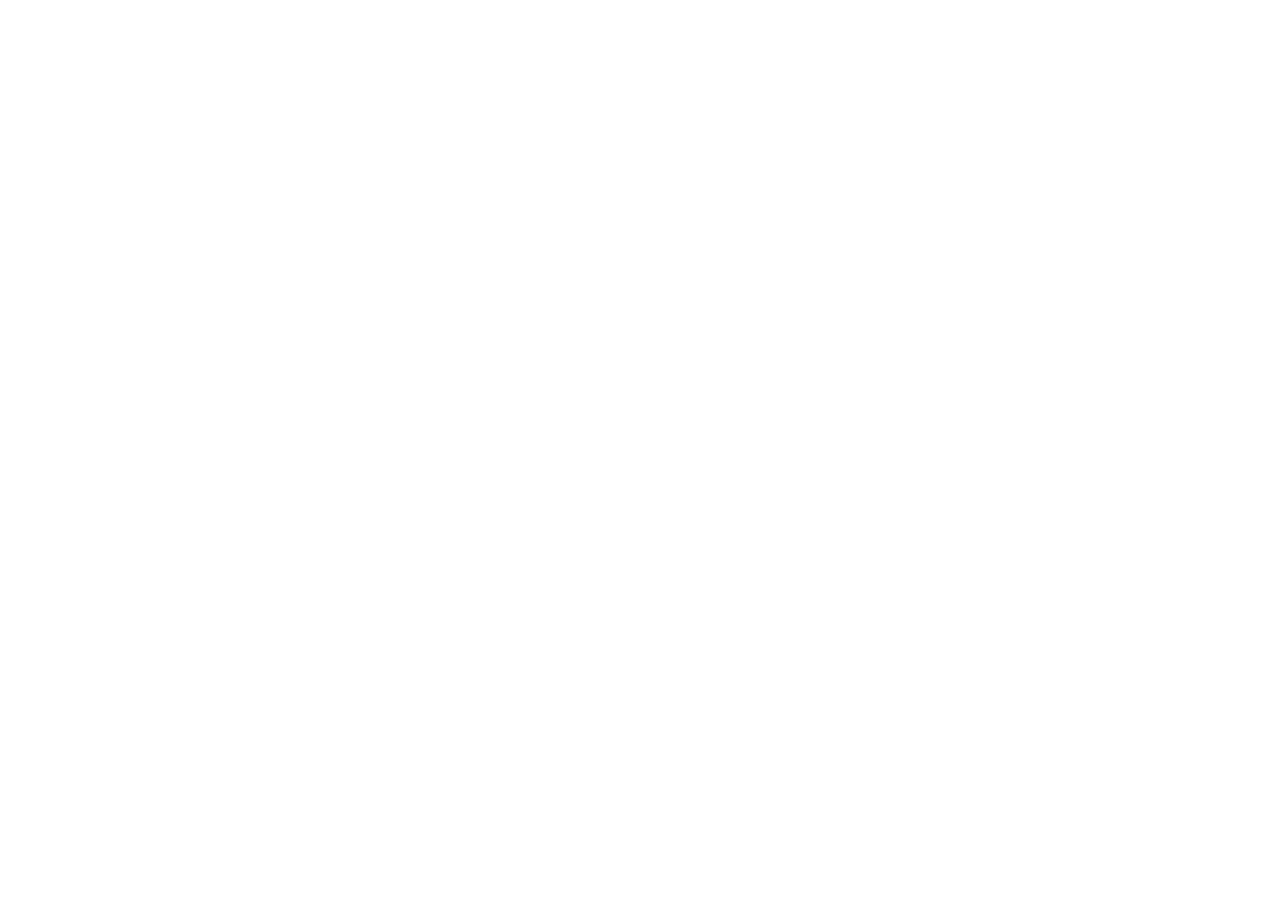
==== index.html @ 6370da9a "Add files via upload" ====
<!doctype html>
<html>
<head>
  <meta charset="utf-8">
  <title>South West England Football Admin</title>
</head>
<body>
  <script src="https://unpkg.com/decap-cms@^3.0.0/dist/decap-cms.js"></script>
</body>
</html>
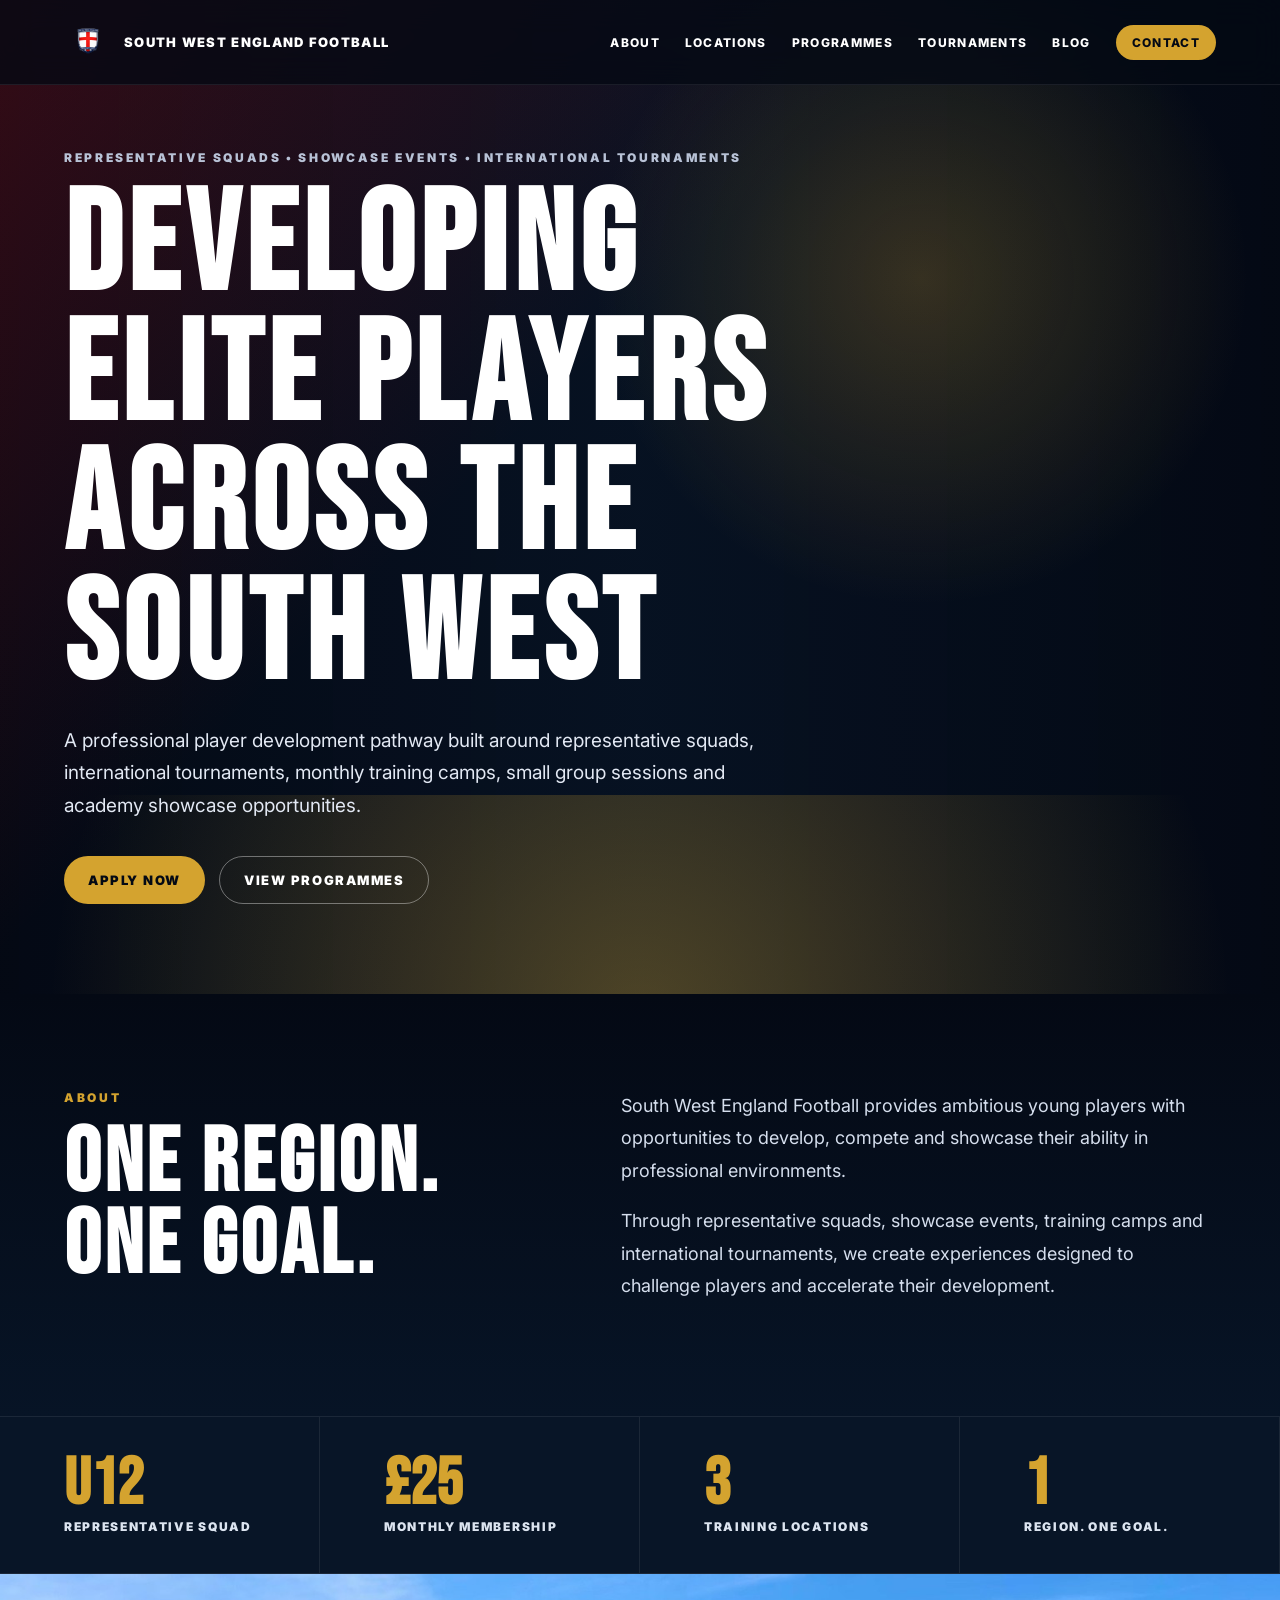
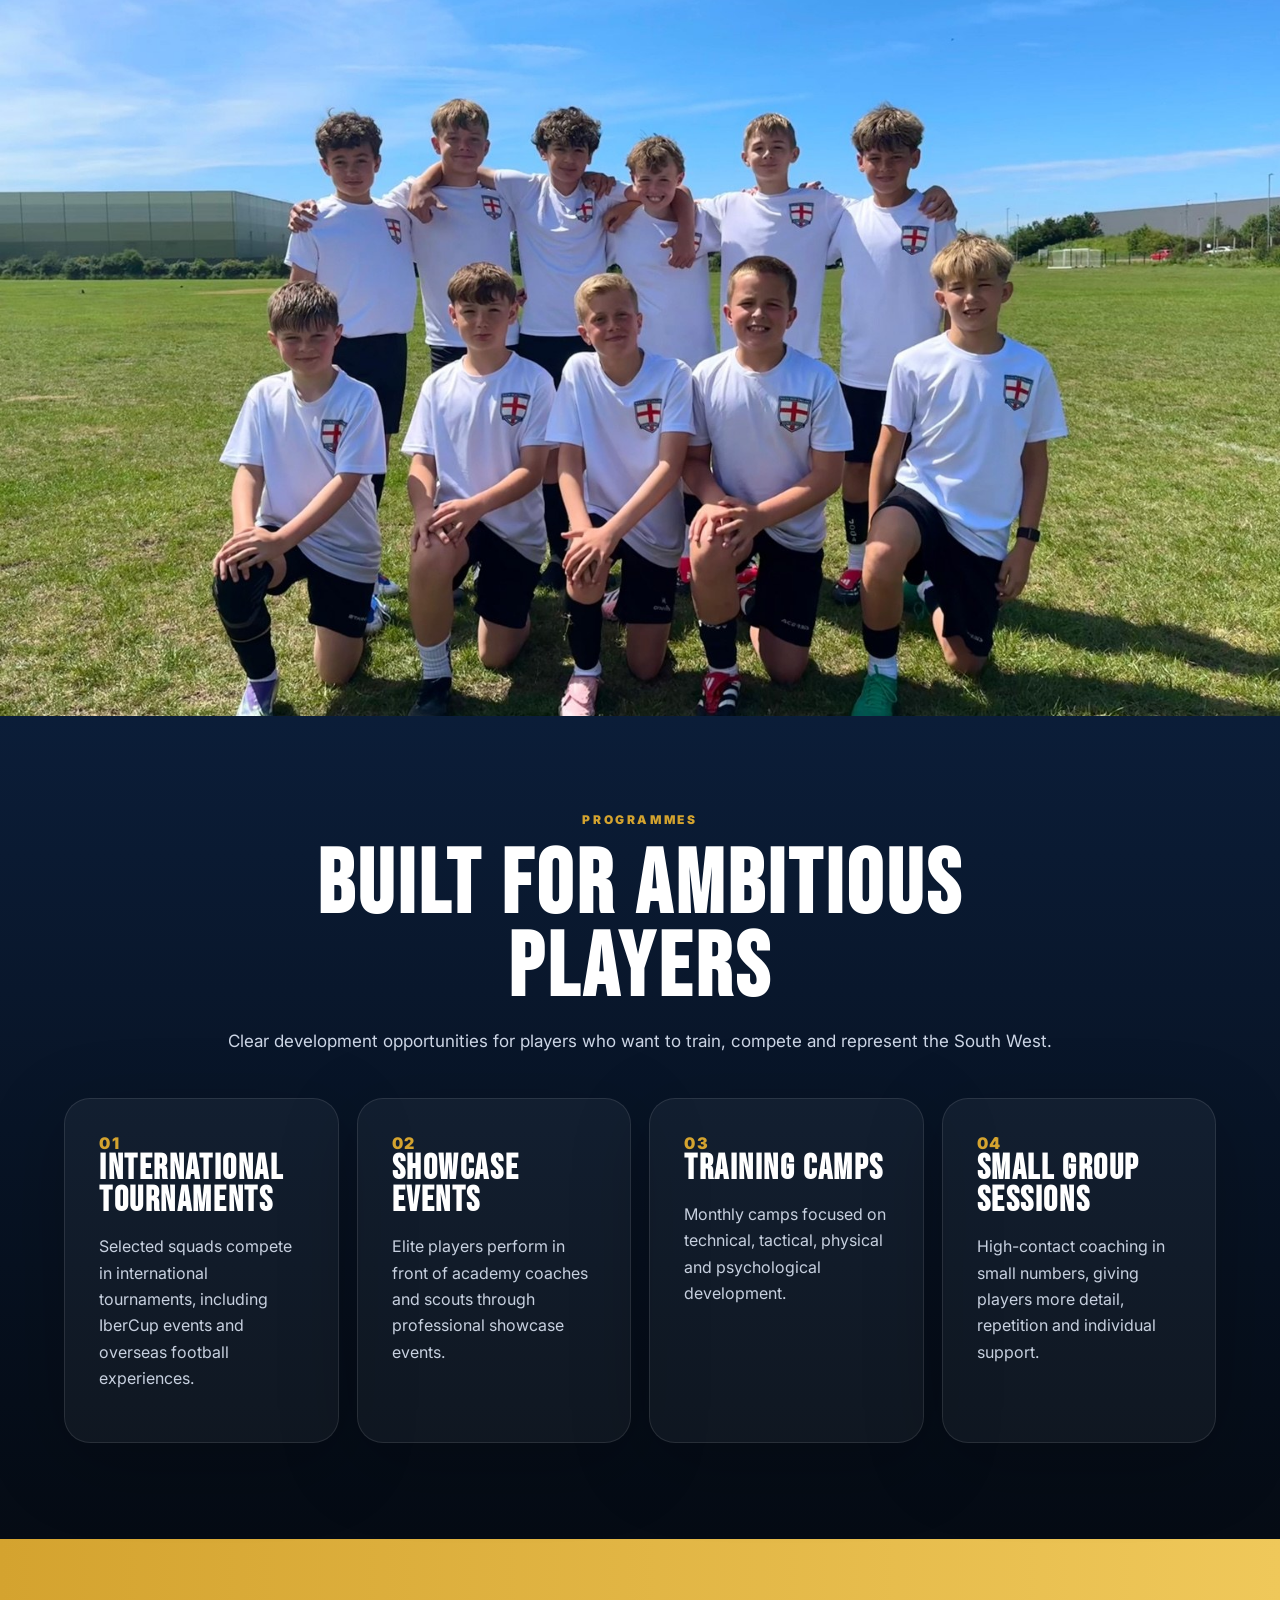
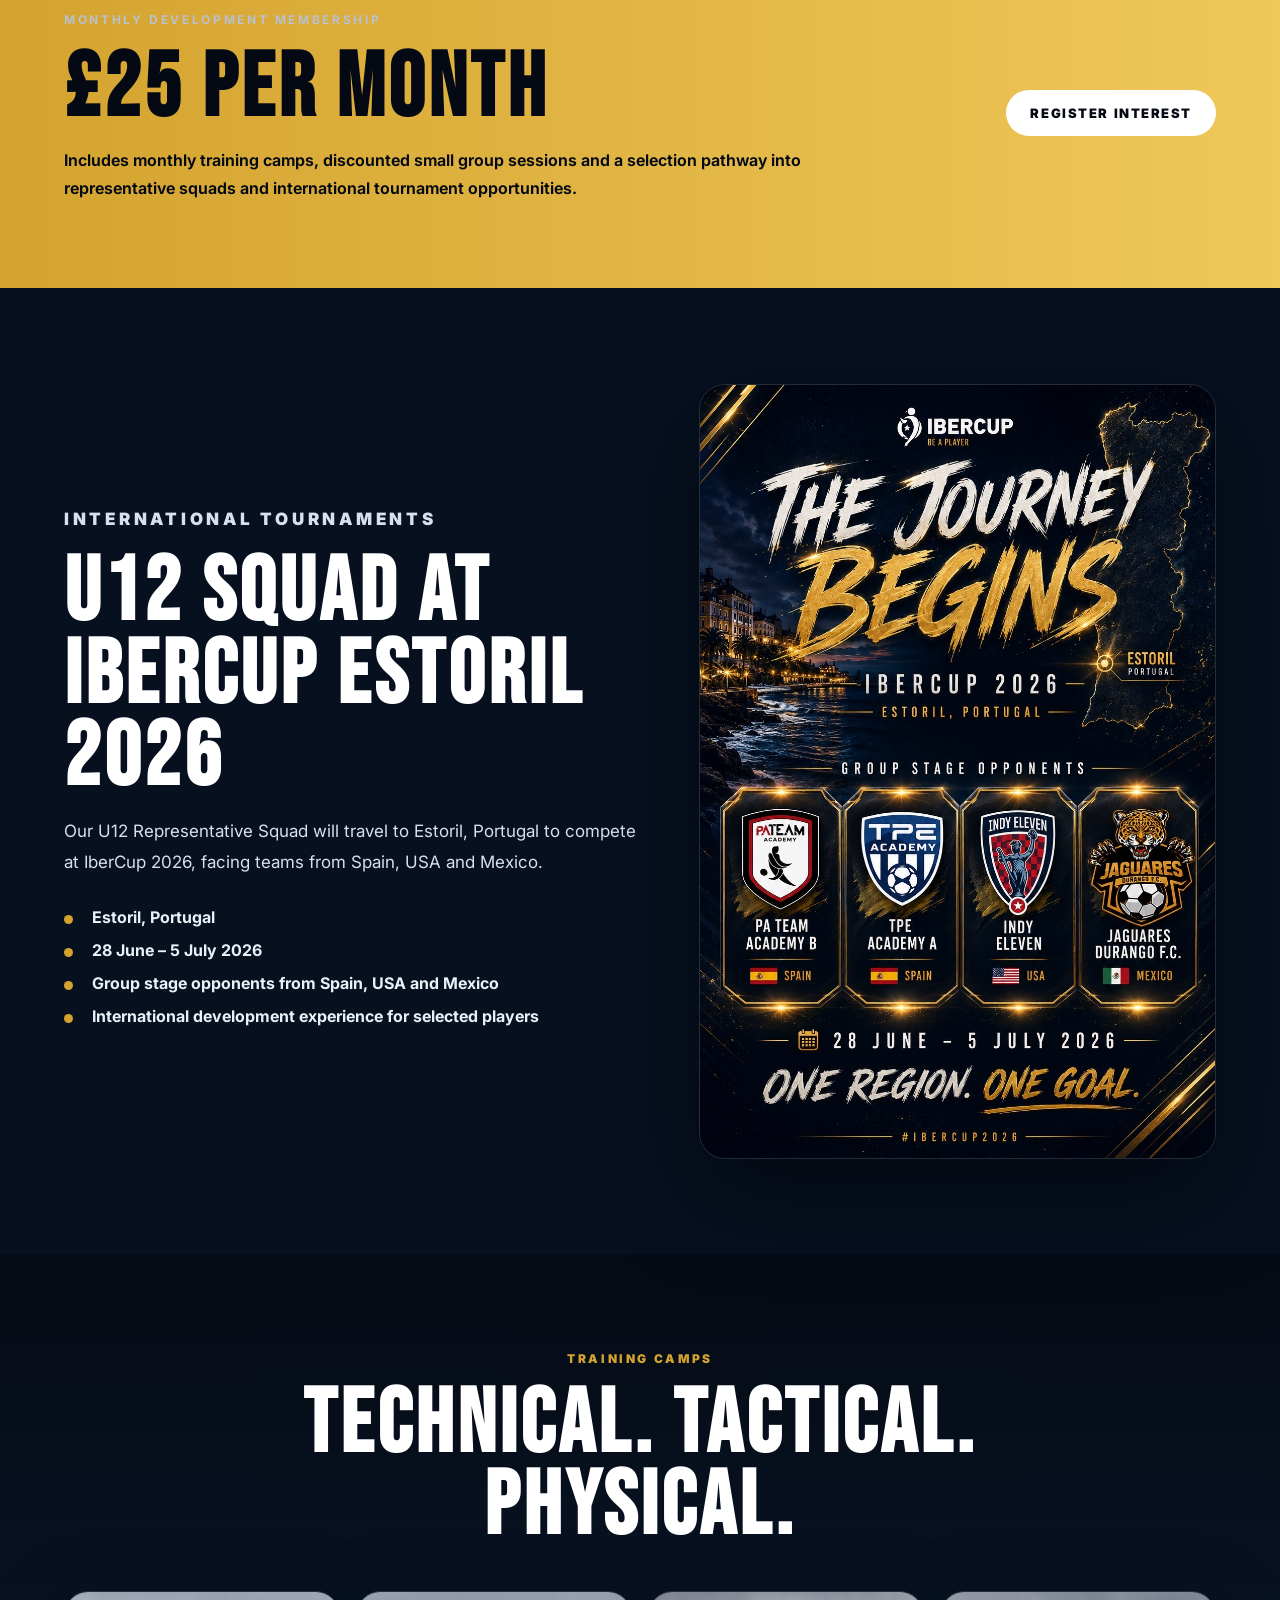
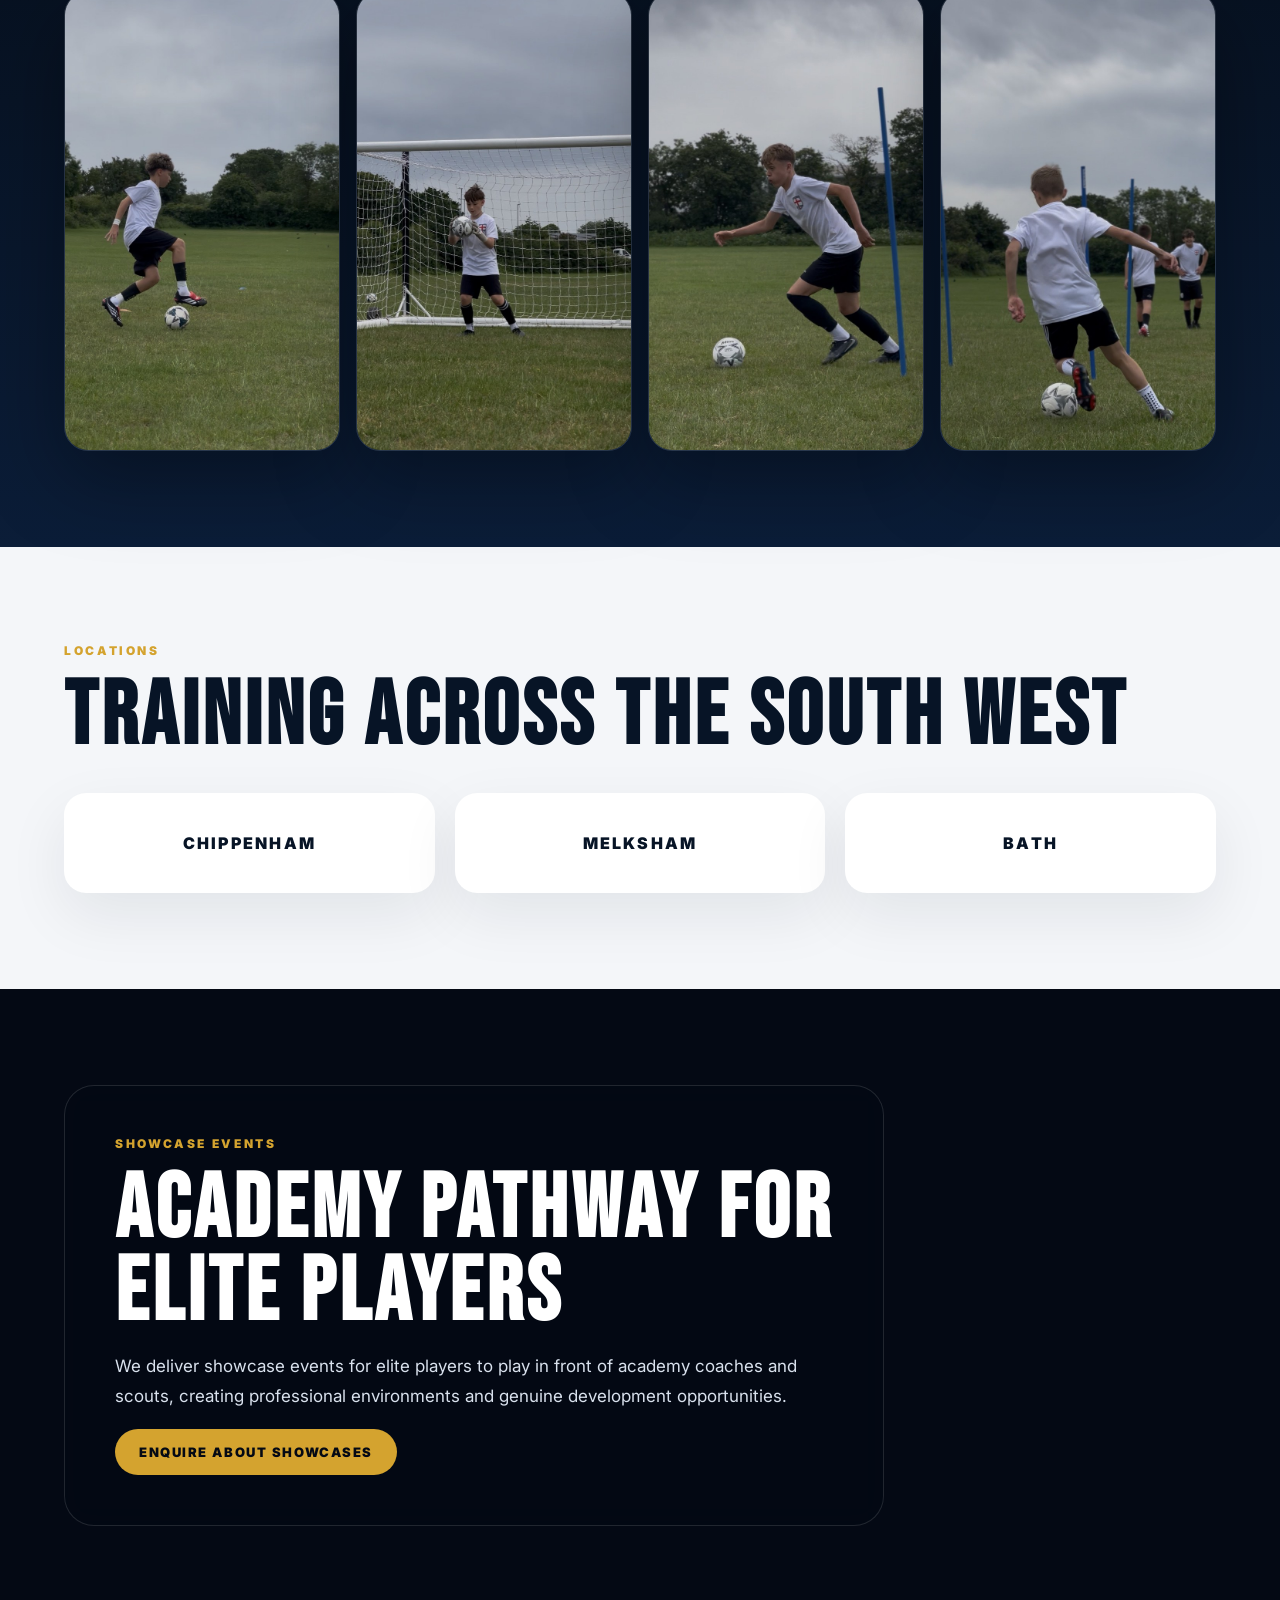
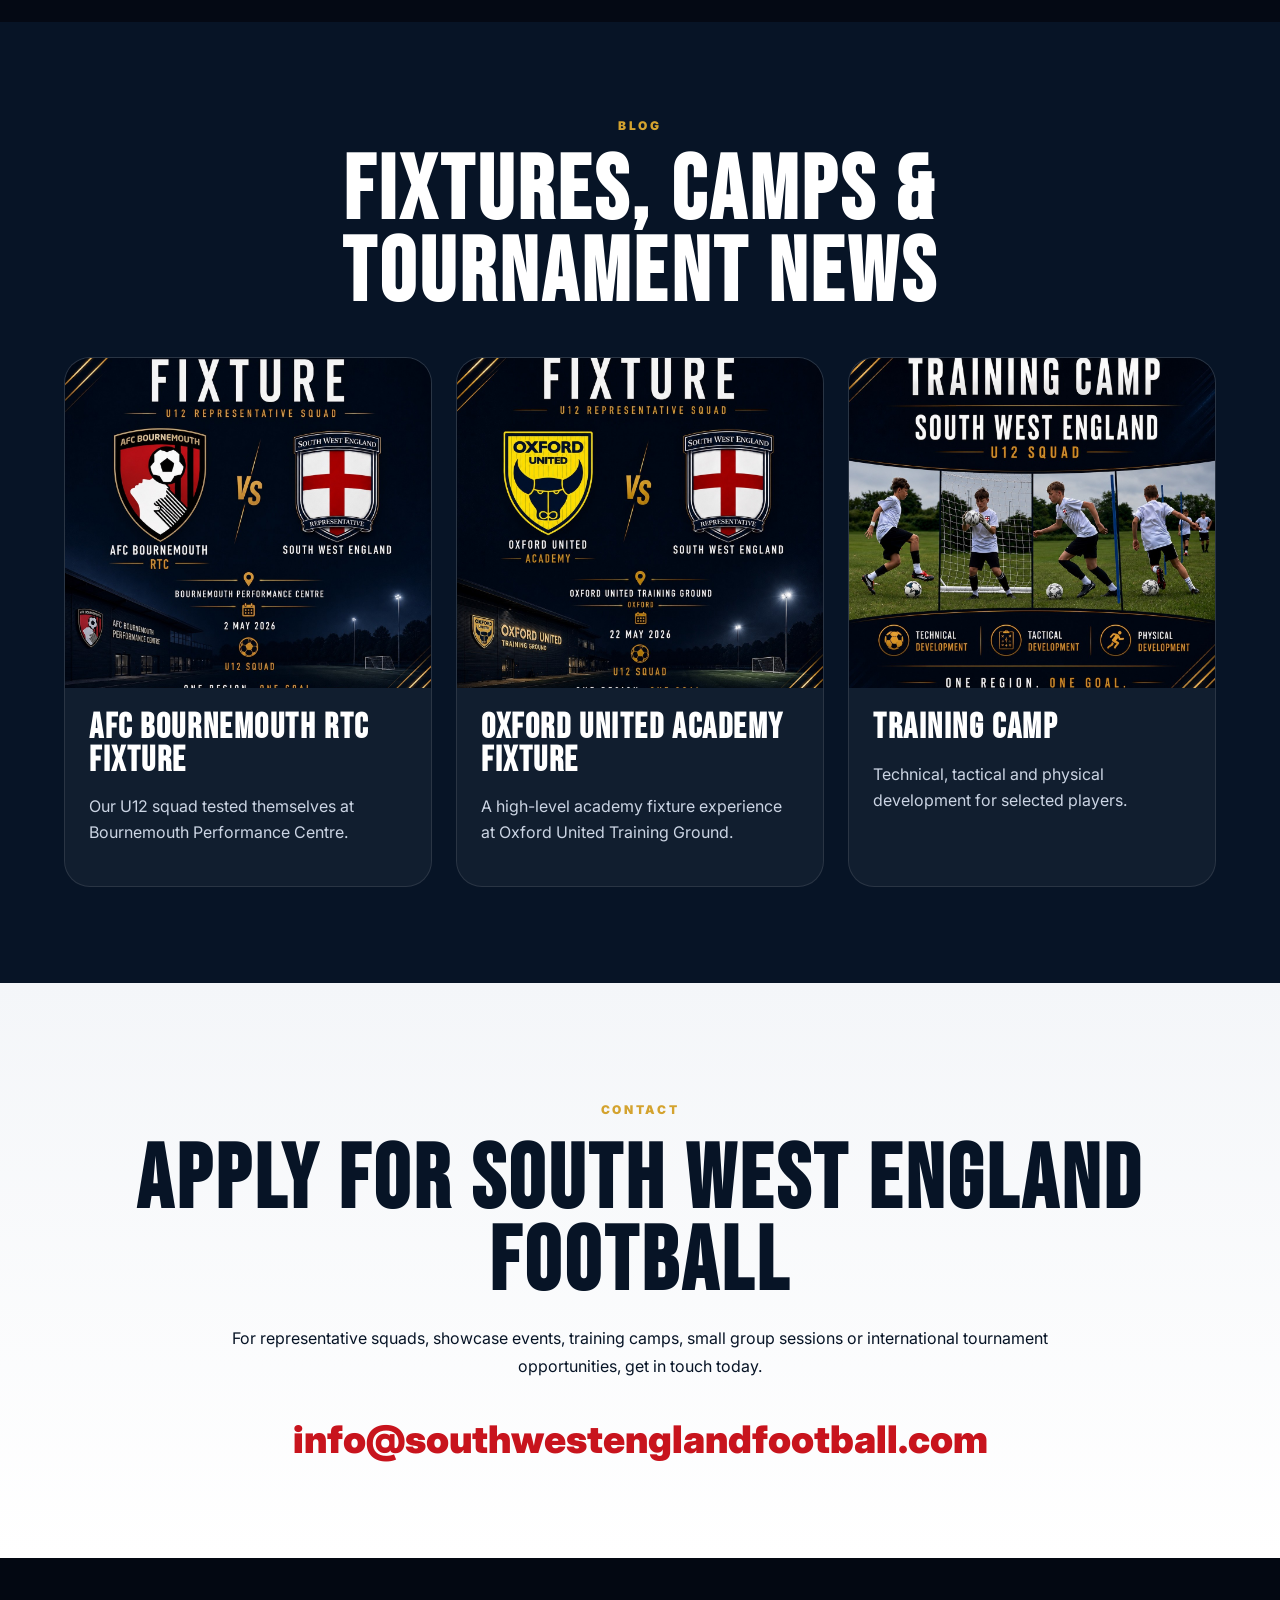
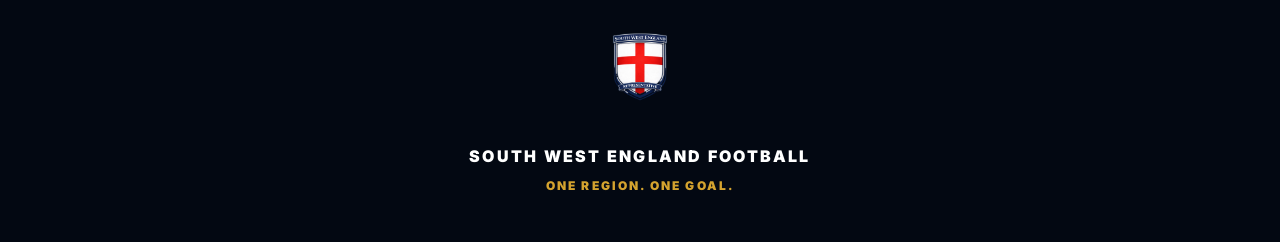
==== commit 4e6b9431: "Add files via upload" ====
--- a/index.html
+++ b/index.html
@@ -1,10 +1,71 @@
 <!doctype html>
-<html>
+<html lang="en">
 <head>
-  <meta charset="utf-8">
-  <title>South West England Football Admin</title>
+  <meta charset="utf-8"><meta name="viewport" content="width=device-width, initial-scale=1">
+  <title>South West England Football</title>
+  <meta name="description" content="Representative squads, showcase events, international tournaments, training camps and small group sessions across the South West.">
+  <link rel="preconnect" href="https://fonts.googleapis.com"><link rel="preconnect" href="https://fonts.gstatic.com" crossorigin>
+  <link href="https://fonts.googleapis.com/css2?family=Bebas+Neue&family=Inter:wght@400;500;600;700;800;900&display=swap" rel="stylesheet">
+  <link rel="stylesheet" href="/styles.css">
 </head>
 <body>
-  <script src="https://unpkg.com/decap-cms@^3.0.0/dist/decap-cms.js"></script>
+<nav class="nav">
+  <a class="brand" href="/"><img src="/assets/logo.png" alt="South West England badge"><span>South West England Football</span></a>
+  <div class="nav-links">
+    <a href="#about">About</a><a href="#locations">Locations</a><a href="#programmes">Programmes</a><a href="#tournaments">Tournaments</a><a href="#blog">Blog</a><a href="#contact" class="nav-button">Contact</a>
+  </div>
+</nav>
+
+<header class="hero">
+  <div class="hero-inner">
+    <p class="kicker">Representative Squads • Showcase Events • International Tournaments</p>
+    <h1>Developing Elite Players Across The South West</h1>
+    <p class="hero-text">A professional player development pathway built around representative squads, international tournaments, monthly training camps, small group sessions and academy showcase opportunities.</p>
+    <div class="hero-actions"><a href="#contact" class="button primary">Apply Now</a><a href="#programmes" class="button ghost">View Programmes</a></div>
+  </div>
+</header>
+
+<main>
+<section id="about" class="section intro-section">
+  <div><p class="kicker gold">About</p><h2>One Region. One Goal.</h2></div>
+  <div class="intro-copy"><p>South West England Football provides ambitious young players with opportunities to develop, compete and showcase their ability in professional environments.</p><p>Through representative squads, showcase events, training camps and international tournaments, we create experiences designed to challenge players and accelerate their development.</p></div>
+</section>
+
+<section class="stats"><div><strong>U12</strong><span>Representative Squad</span></div><div><strong>£25</strong><span>Monthly Membership</span></div><div><strong>3</strong><span>Training Locations</span></div><div><strong>1</strong><span>Region. One Goal.</span></div></section>
+
+<section class="photo-band"><img src="/assets/hero-team.jpg" alt="South West England U12 squad"></section>
+
+<section id="programmes" class="section dark-section">
+  <div class="section-heading centred"><p class="kicker gold">Programmes</p><h2>Built For Ambitious Players</h2><p>Clear development opportunities for players who want to train, compete and represent the South West.</p></div>
+  <div class="programme-grid">
+    <article><span>01</span><h3>International Tournaments</h3><p>Selected squads compete in international tournaments, including IberCup events and overseas football experiences.</p></article>
+    <article><span>02</span><h3>Showcase Events</h3><p>Elite players perform in front of academy coaches and scouts through professional showcase events.</p></article>
+    <article><span>03</span><h3>Training Camps</h3><p>Monthly camps focused on technical, tactical, physical and psychological development.</p></article>
+    <article><span>04</span><h3>Small Group Sessions</h3><p>High-contact coaching in small numbers, giving players more detail, repetition and individual support.</p></article>
+  </div>
+</section>
+
+<section class="membership"><div><p class="kicker">Monthly Development Membership</p><h2>£25 Per Month</h2><p>Includes monthly training camps, discounted small group sessions and a selection pathway into representative squads and international tournament opportunities.</p></div><a href="#contact" class="button light">Register Interest</a></section>
+
+<section id="tournaments" class="section split-section">
+  <div class="split-copy"><p class="kicker gold">International Tournaments</p><h2>U12 Squad At IberCup Estoril 2026</h2><p>Our U12 Representative Squad will travel to Estoril, Portugal to compete at IberCup 2026, facing teams from Spain, USA and Mexico.</p><ul><li>Estoril, Portugal</li><li>28 June – 5 July 2026</li><li>Group stage opponents from Spain, USA and Mexico</li><li>International development experience for selected players</li></ul></div>
+  <div class="poster-pair"><img src="/assets/ibercup-group-stage.jpg" alt="IberCup group stage opponents"></div>
+</section>
+
+<section class="section gallery-section"><div class="section-heading centred"><p class="kicker gold">Training Camps</p><h2>Technical. Tactical. Physical.</h2></div><div class="gallery"><img src="/assets/training-1.jpg" alt=""><img src="/assets/training-2.jpg" alt=""><img src="/assets/training-3.jpg" alt=""><img src="/assets/training-4.jpg" alt=""></div></section>
+
+<section id="locations" class="section locations"><p class="kicker gold">Locations</p><h2>Training Across The South West</h2><div class="location-grid"><div>Chippenham</div><div>Melksham</div><div>Bath</div></div></section>
+
+<section id="showcases" class="section showcase-section"><div class="showcase-card"><p class="kicker gold">Showcase Events</p><h2>Academy Pathway For Elite Players</h2><p>We deliver showcase events for elite players to play in front of academy coaches and scouts, creating professional environments and genuine development opportunities.</p><a href="#contact" class="button primary">Enquire About Showcases</a></div></section>
+
+<section id="blog" class="section blog-section"><div class="section-heading centred"><p class="kicker gold">Blog</p><h2>Fixtures, Camps & Tournament News</h2></div><div class="blog-grid">
+  <article><img src="/assets/bournemouth-fixture.jpg" alt=""><div><h3>AFC Bournemouth RTC Fixture</h3><p>Our U12 squad tested themselves at Bournemouth Performance Centre.</p></div></article>
+  <article><img src="/assets/oxford-fixture.jpg" alt=""><div><h3>Oxford United Academy Fixture</h3><p>A high-level academy fixture experience at Oxford United Training Ground.</p></div></article>
+  <article><img src="/assets/training-camp-graphic.jpg" alt=""><div><h3>Training Camp</h3><p>Technical, tactical and physical development for selected players.</p></div></article>
+</div></section>
+
+<section id="contact" class="section contact"><p class="kicker gold">Contact</p><h2>Apply For South West England Football</h2><p>For representative squads, showcase events, training camps, small group sessions or international tournament opportunities, get in touch today.</p><a class="email" href="mailto:info@southwestenglandfootball.com">info@southwestenglandfootball.com</a></section>
+</main>
+<footer class="footer"><img src="/assets/logo.png" alt=""><p>South West England Football</p><span>One Region. One Goal.</span></footer>
 </body>
 </html>
--- a/styles.css
+++ b/styles.css
@@ -0,0 +1,112 @@
+:root{
+  --navy:#071426;
+  --navy2:#0b1d38;
+  --deep:#040914;
+  --gold:#d4a32f;
+  --red:#c8141d;
+  --white:#ffffff;
+  --muted:#b8c2d6;
+  --paper:#f4f6f9;
+}
+*{box-sizing:border-box}
+html{scroll-behavior:smooth}
+body{margin:0;background:var(--deep);color:var(--white);font-family:Inter,Arial,sans-serif}
+img{display:block;max-width:100%}
+a{text-decoration:none;color:inherit}
+.nav{
+  position:fixed;z-index:20;top:0;left:0;right:0;
+  padding:18px 5vw;display:flex;align-items:center;justify-content:space-between;
+  background:rgba(4,9,20,.78);backdrop-filter:blur(16px);
+  border-bottom:1px solid rgba(255,255,255,.08)
+}
+.brand{display:flex;align-items:center;gap:12px;font-size:13px;text-transform:uppercase;letter-spacing:.1em;font-weight:900}
+.brand img{width:48px;height:48px;object-fit:contain}
+.nav-links{display:flex;gap:25px;align-items:center;font-size:12px;text-transform:uppercase;letter-spacing:.11em;font-weight:800}
+.nav-button{background:var(--gold);color:var(--deep);padding:10px 16px;border-radius:99px}
+.hero{
+  min-height:100vh;position:relative;display:flex;align-items:center;overflow:hidden;
+  background:linear-gradient(90deg,rgba(4,9,20,.98) 0%,rgba(7,20,38,.78) 50%,rgba(4,9,20,.98) 100%),url('assets/team_photo.jpg') center/cover
+}
+.hero:before{
+  content:"";position:absolute;inset:0;background:
+  radial-gradient(circle at 72% 28%,rgba(212,163,47,.23),transparent 28%),
+  linear-gradient(135deg,rgba(200,20,29,.25),transparent 42%);
+}
+.hero:after{
+  content:"";position:absolute;left:-20%;right:-20%;bottom:-25%;height:45%;
+  background:radial-gradient(circle,rgba(212,163,47,.35),transparent 64%)
+}
+.hero-inner{position:relative;z-index:2;width:min(980px,90vw);padding:150px 5vw 90px}
+.kicker{margin:0 0 18px;text-transform:uppercase;letter-spacing:.22em;font-size:12px;font-weight:900;color:var(--muted)}
+.gold{color:var(--gold)}
+h1,h2,h3{font-family:'Bebas Neue',Impact,sans-serif;letter-spacing:.045em;line-height:.92;margin:0}
+h1{font-size:clamp(64px,11vw,150px);max-width:1000px}
+h2{font-size:clamp(46px,7vw,94px)}
+h3{font-size:35px}
+.hero-text{max-width:740px;font-size:19px;line-height:1.7;color:#e2e8f3;margin:24px 0 0}
+.hero-actions{display:flex;gap:14px;flex-wrap:wrap;margin-top:34px}
+.button{display:inline-flex;align-items:center;justify-content:center;padding:15px 24px;border-radius:999px;text-transform:uppercase;letter-spacing:.12em;font-size:13px;font-weight:900}
+.primary{background:var(--gold);color:var(--deep)}
+.ghost{border:1px solid rgba(255,255,255,.38)}
+.light{background:white;color:var(--deep)}
+.section{padding:96px 5vw}
+.intro-section{display:grid;grid-template-columns:.9fr 1.1fr;gap:70px;background:linear-gradient(180deg,var(--deep),var(--navy))}
+.intro-copy p{font-size:18px;line-height:1.8;color:#d5deed;margin-top:0}
+.stats{display:grid;grid-template-columns:repeat(4,1fr);border-top:1px solid rgba(255,255,255,.08);border-bottom:1px solid rgba(255,255,255,.08);background:#081527}
+.stats div{padding:38px 5vw;border-right:1px solid rgba(255,255,255,.08)}
+.stats strong{font-family:'Bebas Neue';font-size:66px;color:var(--gold);display:block;line-height:.9}
+.stats span{text-transform:uppercase;letter-spacing:.14em;font-size:12px;font-weight:900;color:#dce4f0}
+.photo-band{padding:0;background:#050b14}
+.photo-band img{width:100%;height:58vw;max-height:760px;object-fit:cover;object-position:center}
+.dark-section{background:linear-gradient(180deg,#0b1d38,#050b14)}
+.centred{text-align:center;max-width:920px;margin:0 auto 42px}
+.centred p:not(.kicker){color:#cdd6e6;line-height:1.7;font-size:17px}
+.programme-grid{display:grid;grid-template-columns:repeat(4,1fr);gap:18px;margin-top:40px}
+.programme-grid article{padding:34px;border:1px solid rgba(255,255,255,.1);border-radius:26px;background:rgba(255,255,255,.045);box-shadow:0 20px 80px rgba(0,0,0,.22)}
+.programme-grid span{color:var(--gold);font-weight:900;letter-spacing:.12em}
+.programme-grid p{color:#c7d0df;line-height:1.65}
+.membership{display:flex;align-items:center;justify-content:space-between;gap:30px;background:linear-gradient(90deg,var(--gold),#efc85a);color:var(--deep);padding:70px 5vw}
+.membership p{max-width:760px;line-height:1.75;font-weight:650}
+.split-section{display:grid;grid-template-columns:1fr .9fr;gap:60px;align-items:center;background:#06101f}
+.split-copy p{font-size:17px;line-height:1.78;color:#d8e0ed}
+.split-copy ul{list-style:none;margin:30px 0 0;padding:0}
+.split-copy li{position:relative;padding-left:28px;margin:13px 0;color:#eaf0f8;font-weight:700}
+.split-copy li:before{content:"";position:absolute;left:0;top:8px;width:9px;height:9px;border-radius:50%;background:var(--gold)}
+.poster-pair img{border-radius:26px;box-shadow:0 35px 100px rgba(0,0,0,.45);border:1px solid rgba(255,255,255,.12)}
+.gallery-section{background:linear-gradient(180deg,#050b14,#0b1d38)}
+.gallery{display:grid;grid-template-columns:repeat(4,1fr);gap:16px}
+.gallery img{height:460px;width:100%;object-fit:cover;border-radius:24px;border:1px solid rgba(255,255,255,.12);box-shadow:0 25px 80px rgba(0,0,0,.35)}
+.locations{background:var(--paper);color:var(--navy)}
+.location-grid{display:grid;grid-template-columns:repeat(3,1fr);gap:20px;margin-top:35px}
+.location-grid div{background:white;padding:40px 20px;border-radius:22px;text-align:center;text-transform:uppercase;letter-spacing:.14em;font-weight:950;box-shadow:0 22px 60px rgba(7,20,38,.08)}
+.showcase-section{background:linear-gradient(135deg,rgba(7,20,38,.95),rgba(7,20,38,.72)),url('assets/ibercup_group_stage.jpg') center/cover;background-attachment:fixed}
+.showcase-card{max-width:820px;background:rgba(4,9,20,.72);border:1px solid rgba(255,255,255,.12);border-radius:30px;padding:50px;backdrop-filter:blur(14px)}
+.showcase-card p:not(.kicker){color:#d9e1ed;line-height:1.78;font-size:17px}
+.blog-section{background:#071426}
+.blog-grid{display:grid;grid-template-columns:repeat(3,1fr);gap:24px}
+.blog-grid article{background:rgba(255,255,255,.045);border:1px solid rgba(255,255,255,.1);border-radius:26px;overflow:hidden}
+.blog-grid img{height:330px;width:100%;object-fit:cover}
+.blog-grid div{padding:24px}
+.blog-grid p{color:#cbd4e3;line-height:1.65}
+.contact{text-align:center;background:linear-gradient(180deg,var(--paper),white);color:var(--navy)}
+.contact p{max-width:820px;margin:20px auto;line-height:1.75}
+.email{display:inline-block;margin-top:16px;font-size:clamp(20px,3vw,38px);font-weight:950;color:var(--red)}
+.footer{text-align:center;padding:48px 5vw;background:#030812}
+.footer img{width:84px;margin:0 auto 14px}
+.footer p{text-transform:uppercase;letter-spacing:.14em;font-weight:950;margin:0 0 8px}
+.footer span{color:var(--gold);text-transform:uppercase;letter-spacing:.18em;font-size:12px;font-weight:900}
+@media(max-width:1000px){
+  .nav-links{display:none}
+  .intro-section,.split-section,.programme-grid,.blog-grid,.gallery,.stats,.location-grid{grid-template-columns:1fr}
+  .stats div{border-right:0;border-bottom:1px solid rgba(255,255,255,.08)}
+  .photo-band img{height:70vh}
+  .gallery img{height:360px}
+  .membership{flex-direction:column;align-items:flex-start}
+  .showcase-section{background-attachment:scroll}
+}
+@media(max-width:600px){
+  .brand span{font-size:11px}
+  .hero-inner{padding-top:125px}
+  .section{padding:72px 6vw}
+  .showcase-card{padding:32px}
+}
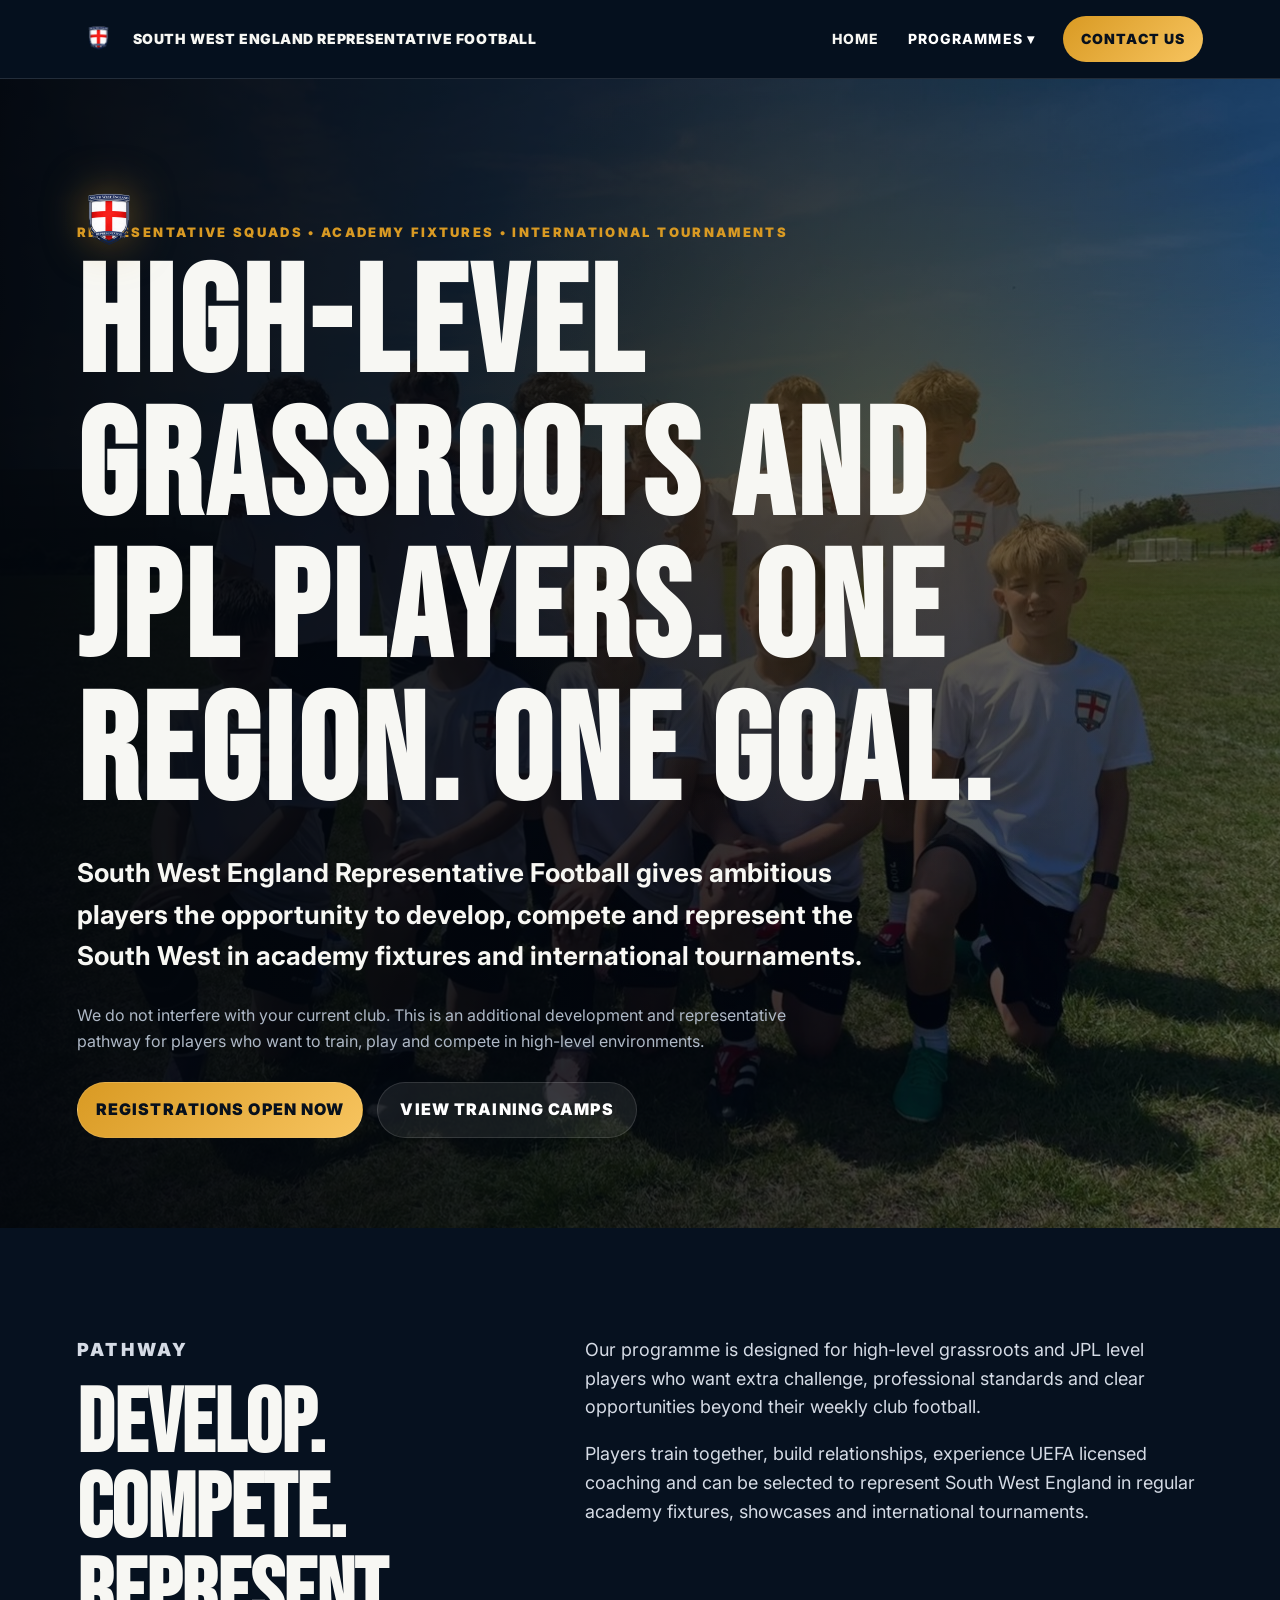
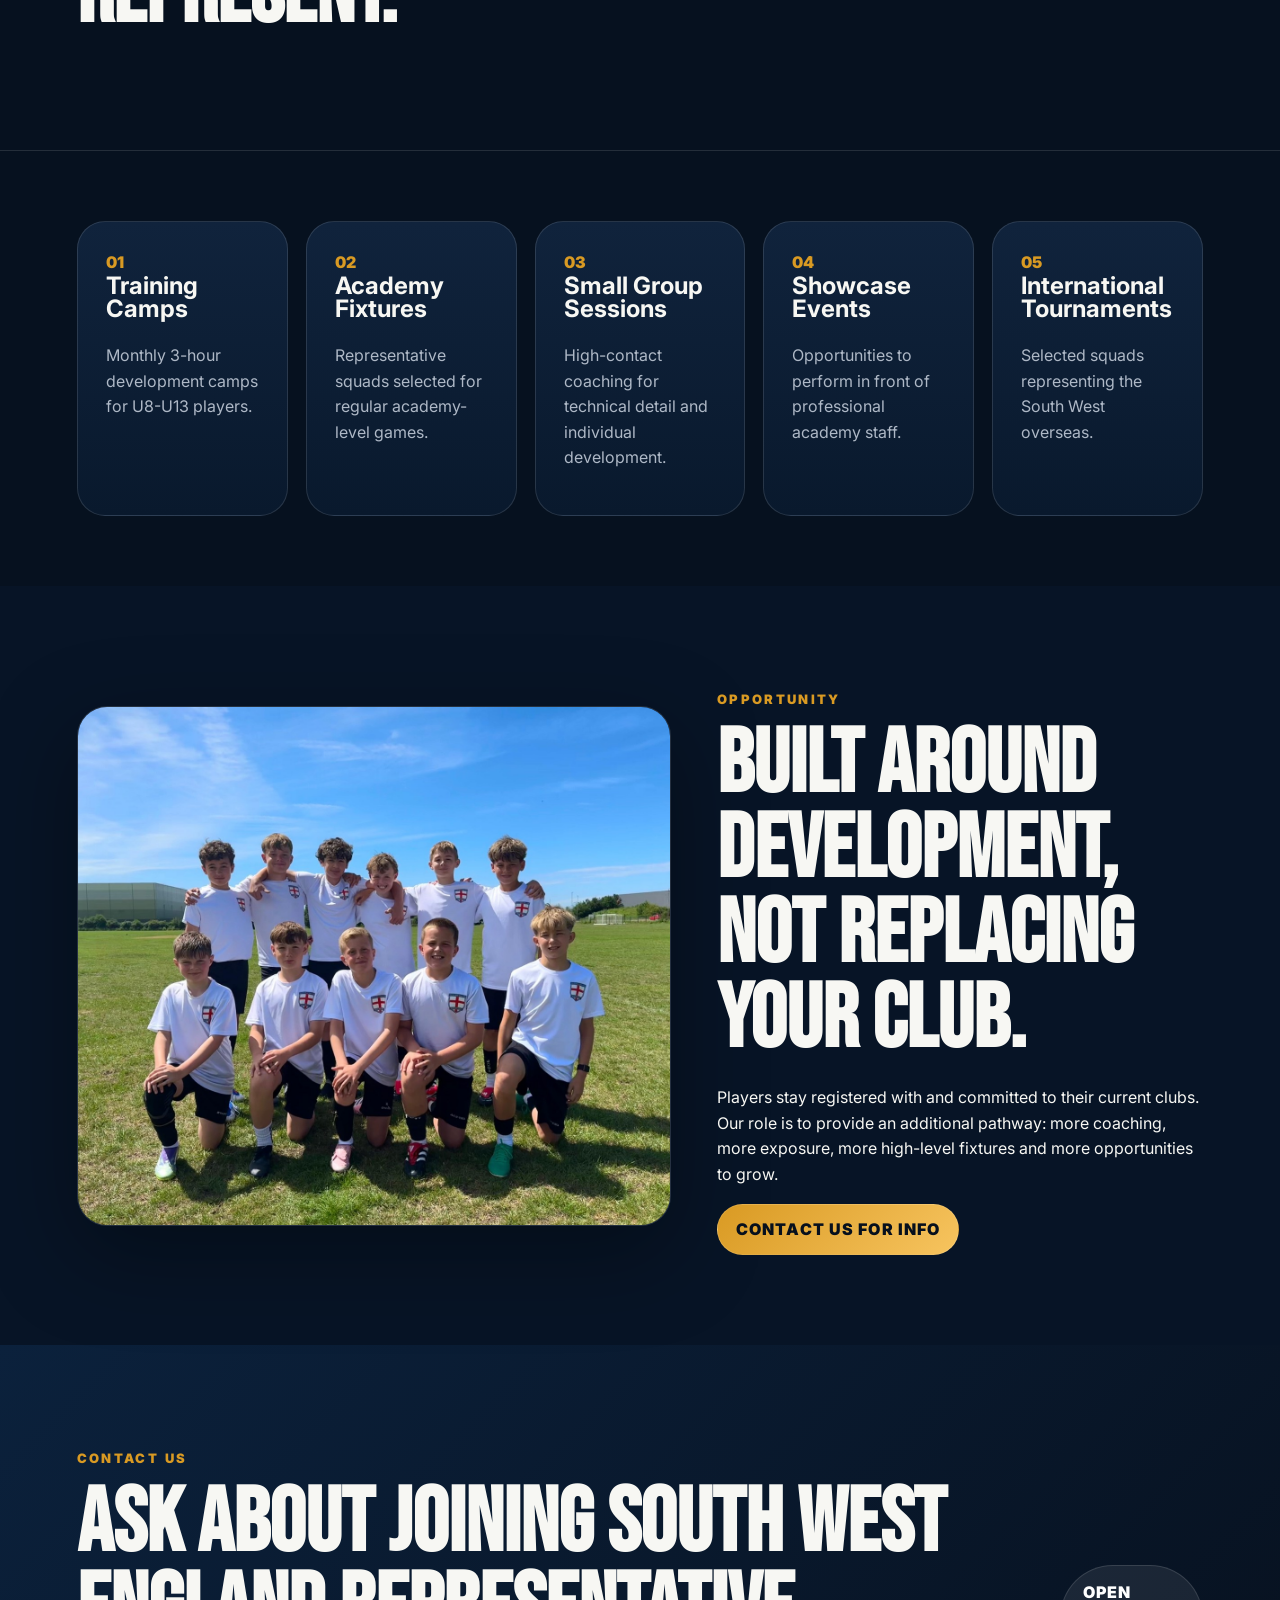
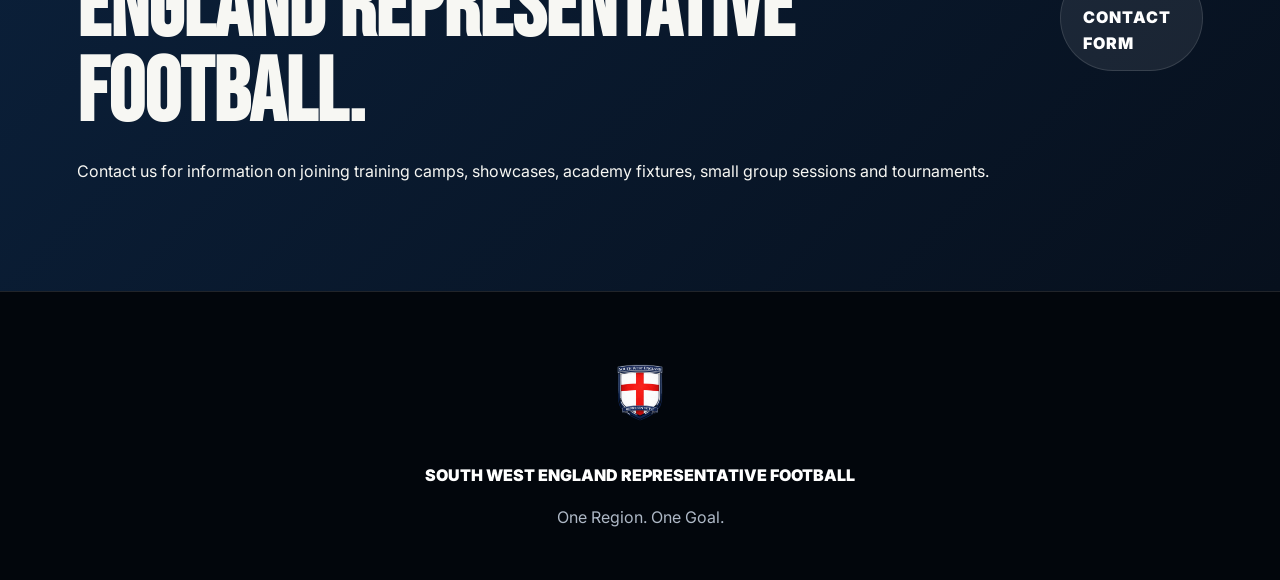
==== commit 93b4548c: "Add files via upload" ====
--- a/index.html
+++ b/index.html
@@ -1,71 +1 @@
-<!doctype html>
-<html lang="en">
-<head>
-  <meta charset="utf-8"><meta name="viewport" content="width=device-width, initial-scale=1">
-  <title>South West England Football</title>
-  <meta name="description" content="Representative squads, showcase events, international tournaments, training camps and small group sessions across the South West.">
-  <link rel="preconnect" href="https://fonts.googleapis.com"><link rel="preconnect" href="https://fonts.gstatic.com" crossorigin>
-  <link href="https://fonts.googleapis.com/css2?family=Bebas+Neue&family=Inter:wght@400;500;600;700;800;900&display=swap" rel="stylesheet">
-  <link rel="stylesheet" href="/styles.css">
-</head>
-<body>
-<nav class="nav">
-  <a class="brand" href="/"><img src="/assets/logo.png" alt="South West England badge"><span>South West England Football</span></a>
-  <div class="nav-links">
-    <a href="#about">About</a><a href="#locations">Locations</a><a href="#programmes">Programmes</a><a href="#tournaments">Tournaments</a><a href="#blog">Blog</a><a href="#contact" class="nav-button">Contact</a>
-  </div>
-</nav>
-
-<header class="hero">
-  <div class="hero-inner">
-    <p class="kicker">Representative Squads • Showcase Events • International Tournaments</p>
-    <h1>Developing Elite Players Across The South West</h1>
-    <p class="hero-text">A professional player development pathway built around representative squads, international tournaments, monthly training camps, small group sessions and academy showcase opportunities.</p>
-    <div class="hero-actions"><a href="#contact" class="button primary">Apply Now</a><a href="#programmes" class="button ghost">View Programmes</a></div>
-  </div>
-</header>
-
-<main>
-<section id="about" class="section intro-section">
-  <div><p class="kicker gold">About</p><h2>One Region. One Goal.</h2></div>
-  <div class="intro-copy"><p>South West England Football provides ambitious young players with opportunities to develop, compete and showcase their ability in professional environments.</p><p>Through representative squads, showcase events, training camps and international tournaments, we create experiences designed to challenge players and accelerate their development.</p></div>
-</section>
-
-<section class="stats"><div><strong>U12</strong><span>Representative Squad</span></div><div><strong>£25</strong><span>Monthly Membership</span></div><div><strong>3</strong><span>Training Locations</span></div><div><strong>1</strong><span>Region. One Goal.</span></div></section>
-
-<section class="photo-band"><img src="/assets/hero-team.jpg" alt="South West England U12 squad"></section>
-
-<section id="programmes" class="section dark-section">
-  <div class="section-heading centred"><p class="kicker gold">Programmes</p><h2>Built For Ambitious Players</h2><p>Clear development opportunities for players who want to train, compete and represent the South West.</p></div>
-  <div class="programme-grid">
-    <article><span>01</span><h3>International Tournaments</h3><p>Selected squads compete in international tournaments, including IberCup events and overseas football experiences.</p></article>
-    <article><span>02</span><h3>Showcase Events</h3><p>Elite players perform in front of academy coaches and scouts through professional showcase events.</p></article>
-    <article><span>03</span><h3>Training Camps</h3><p>Monthly camps focused on technical, tactical, physical and psychological development.</p></article>
-    <article><span>04</span><h3>Small Group Sessions</h3><p>High-contact coaching in small numbers, giving players more detail, repetition and individual support.</p></article>
-  </div>
-</section>
-
-<section class="membership"><div><p class="kicker">Monthly Development Membership</p><h2>£25 Per Month</h2><p>Includes monthly training camps, discounted small group sessions and a selection pathway into representative squads and international tournament opportunities.</p></div><a href="#contact" class="button light">Register Interest</a></section>
-
-<section id="tournaments" class="section split-section">
-  <div class="split-copy"><p class="kicker gold">International Tournaments</p><h2>U12 Squad At IberCup Estoril 2026</h2><p>Our U12 Representative Squad will travel to Estoril, Portugal to compete at IberCup 2026, facing teams from Spain, USA and Mexico.</p><ul><li>Estoril, Portugal</li><li>28 June – 5 July 2026</li><li>Group stage opponents from Spain, USA and Mexico</li><li>International development experience for selected players</li></ul></div>
-  <div class="poster-pair"><img src="/assets/ibercup-group-stage.jpg" alt="IberCup group stage opponents"></div>
-</section>
-
-<section class="section gallery-section"><div class="section-heading centred"><p class="kicker gold">Training Camps</p><h2>Technical. Tactical. Physical.</h2></div><div class="gallery"><img src="/assets/training-1.jpg" alt=""><img src="/assets/training-2.jpg" alt=""><img src="/assets/training-3.jpg" alt=""><img src="/assets/training-4.jpg" alt=""></div></section>
-
-<section id="locations" class="section locations"><p class="kicker gold">Locations</p><h2>Training Across The South West</h2><div class="location-grid"><div>Chippenham</div><div>Melksham</div><div>Bath</div></div></section>
-
-<section id="showcases" class="section showcase-section"><div class="showcase-card"><p class="kicker gold">Showcase Events</p><h2>Academy Pathway For Elite Players</h2><p>We deliver showcase events for elite players to play in front of academy coaches and scouts, creating professional environments and genuine development opportunities.</p><a href="#contact" class="button primary">Enquire About Showcases</a></div></section>
-
-<section id="blog" class="section blog-section"><div class="section-heading centred"><p class="kicker gold">Blog</p><h2>Fixtures, Camps & Tournament News</h2></div><div class="blog-grid">
-  <article><img src="/assets/bournemouth-fixture.jpg" alt=""><div><h3>AFC Bournemouth RTC Fixture</h3><p>Our U12 squad tested themselves at Bournemouth Performance Centre.</p></div></article>
-  <article><img src="/assets/oxford-fixture.jpg" alt=""><div><h3>Oxford United Academy Fixture</h3><p>A high-level academy fixture experience at Oxford United Training Ground.</p></div></article>
-  <article><img src="/assets/training-camp-graphic.jpg" alt=""><div><h3>Training Camp</h3><p>Technical, tactical and physical development for selected players.</p></div></article>
-</div></section>
-
-<section id="contact" class="section contact"><p class="kicker gold">Contact</p><h2>Apply For South West England Football</h2><p>For representative squads, showcase events, training camps, small group sessions or international tournament opportunities, get in touch today.</p><a class="email" href="mailto:info@southwestenglandfootball.com">info@southwestenglandfootball.com</a></section>
-</main>
-<footer class="footer"><img src="/assets/logo.png" alt=""><p>South West England Football</p><span>One Region. One Goal.</span></footer>
-</body>
-</html>
+<!doctype html><html lang="en"><head><meta charset="utf-8"><meta name="viewport" content="width=device-width, initial-scale=1"><title>South West England Representative Football</title><meta name="description" content="South West England Representative Football"><link rel="preconnect" href="https://fonts.googleapis.com"><link rel="preconnect" href="https://fonts.gstatic.com" crossorigin><link href="https://fonts.googleapis.com/css2?family=Bebas+Neue&family=Inter:wght@400;500;600;700;800;900&display=swap" rel="stylesheet"><link rel="stylesheet" href="styles.css"></head><body><nav class="site-nav"><a class="brand" href="index.html"><img src="assets/logo.png" alt="South West England Representative Football badge"><span>South West England Representative Football</span></a><button class="menu-toggle" aria-label="Toggle menu" onclick="document.body.classList.toggle('menu-open')">☰</button><div class="nav-links"><a href="index.html">Home</a><div class="dropdown"><button>Programmes ▾</button><div class="dropdown-menu"><a href="training-camps.html">Training Camps</a><a href="academy-fixtures.html">Academy Fixtures</a><a href="small-group-sessions.html">Small Group Sessions</a><a href="showcase-events.html">Showcase Events</a><a href="international-tournaments.html">International Tournaments</a></div></div><a href="contact.html" class="nav-cta">Contact Us</a></div></nav><header class="hero"><div class="hero-bg"></div><div class="nike-intro"><img src="assets/logo.png" alt="South West England badge"><div class="word-cycle"><span>Training Camps</span><span>Academy Fixtures</span><span>Small Group Sessions</span><span>Showcase Events</span><span>International Tournaments</span></div></div><div class="hero-content"><p class="eyebrow">Representative Squads • Academy Fixtures • International Tournaments</p><h1>High-level grassroots and JPL players. One region. One goal.</h1><p class="hero-copy">South West England Representative Football gives ambitious players the opportunity to develop, compete and represent the South West in academy fixtures and international tournaments.</p><p class="hero-note">We do not interfere with your current club. This is an additional development and representative pathway for players who want to train, play and compete in high-level environments.</p><div class="hero-buttons"><a href="contact.html" class="button primary">Registrations Open Now</a><a href="training-camps.html" class="button secondary">View Training Camps</a></div></div></header><main><section class="section split"><div><p class="section-kicker">Pathway</p><h2>Develop. Compete. Represent.</h2></div><div><p>Our programme is designed for high-level grassroots and JPL level players who want extra challenge, professional standards and clear opportunities beyond their weekly club football.</p><p>Players train together, build relationships, experience UEFA licensed coaching and can be selected to represent South West England in regular academy fixtures, showcases and international tournaments.</p></div></section><section class="cards-grid programme-links"><a href="training-camps.html" class="programme-card"><span>01</span><h3>Training Camps</h3><p>Monthly 3-hour development camps for U8-U13 players.</p></a><a href="academy-fixtures.html" class="programme-card"><span>02</span><h3>Academy Fixtures</h3><p>Representative squads selected for regular academy-level games.</p></a><a href="small-group-sessions.html" class="programme-card"><span>03</span><h3>Small Group Sessions</h3><p>High-contact coaching for technical detail and individual development.</p></a><a href="showcase-events.html" class="programme-card"><span>04</span><h3>Showcase Events</h3><p>Opportunities to perform in front of professional academy staff.</p></a><a href="international-tournaments.html" class="programme-card"><span>05</span><h3>International Tournaments</h3><p>Selected squads representing the South West overseas.</p></a></section><section class="image-feature"><img src="assets/hero-team.jpg" alt="South West England Representative squad"><div><p class="section-kicker">Opportunity</p><h2>Built around development, not replacing your club.</h2><p>Players stay registered with and committed to their current clubs. Our role is to provide an additional pathway: more coaching, more exposure, more high-level fixtures and more opportunities to grow.</p><a href="contact.html" class="button primary">Contact Us For Info</a></div></section><section class="section contact-panel"><div><p class="section-kicker">Contact Us</p><h2>Ask about joining South West England Representative Football.</h2><p>Contact us for information on joining training camps, showcases, academy fixtures, small group sessions and tournaments.</p></div><a href="contact.html" class="button secondary">Open Contact Form</a></section></main><footer class="footer"><img src="assets/logo.png" alt="South West England badge"><p>South West England Representative Football</p><span>One Region. One Goal.</span></footer></body></html>
--- a/styles.css
+++ b/styles.css
@@ -1,112 +1,2 @@
-:root{
-  --navy:#071426;
-  --navy2:#0b1d38;
-  --deep:#040914;
-  --gold:#d4a32f;
-  --red:#c8141d;
-  --white:#ffffff;
-  --muted:#b8c2d6;
-  --paper:#f4f6f9;
-}
-*{box-sizing:border-box}
-html{scroll-behavior:smooth}
-body{margin:0;background:var(--deep);color:var(--white);font-family:Inter,Arial,sans-serif}
-img{display:block;max-width:100%}
-a{text-decoration:none;color:inherit}
-.nav{
-  position:fixed;z-index:20;top:0;left:0;right:0;
-  padding:18px 5vw;display:flex;align-items:center;justify-content:space-between;
-  background:rgba(4,9,20,.78);backdrop-filter:blur(16px);
-  border-bottom:1px solid rgba(255,255,255,.08)
-}
-.brand{display:flex;align-items:center;gap:12px;font-size:13px;text-transform:uppercase;letter-spacing:.1em;font-weight:900}
-.brand img{width:48px;height:48px;object-fit:contain}
-.nav-links{display:flex;gap:25px;align-items:center;font-size:12px;text-transform:uppercase;letter-spacing:.11em;font-weight:800}
-.nav-button{background:var(--gold);color:var(--deep);padding:10px 16px;border-radius:99px}
-.hero{
-  min-height:100vh;position:relative;display:flex;align-items:center;overflow:hidden;
-  background:linear-gradient(90deg,rgba(4,9,20,.98) 0%,rgba(7,20,38,.78) 50%,rgba(4,9,20,.98) 100%),url('assets/team_photo.jpg') center/cover
-}
-.hero:before{
-  content:"";position:absolute;inset:0;background:
-  radial-gradient(circle at 72% 28%,rgba(212,163,47,.23),transparent 28%),
-  linear-gradient(135deg,rgba(200,20,29,.25),transparent 42%);
-}
-.hero:after{
-  content:"";position:absolute;left:-20%;right:-20%;bottom:-25%;height:45%;
-  background:radial-gradient(circle,rgba(212,163,47,.35),transparent 64%)
-}
-.hero-inner{position:relative;z-index:2;width:min(980px,90vw);padding:150px 5vw 90px}
-.kicker{margin:0 0 18px;text-transform:uppercase;letter-spacing:.22em;font-size:12px;font-weight:900;color:var(--muted)}
-.gold{color:var(--gold)}
-h1,h2,h3{font-family:'Bebas Neue',Impact,sans-serif;letter-spacing:.045em;line-height:.92;margin:0}
-h1{font-size:clamp(64px,11vw,150px);max-width:1000px}
-h2{font-size:clamp(46px,7vw,94px)}
-h3{font-size:35px}
-.hero-text{max-width:740px;font-size:19px;line-height:1.7;color:#e2e8f3;margin:24px 0 0}
-.hero-actions{display:flex;gap:14px;flex-wrap:wrap;margin-top:34px}
-.button{display:inline-flex;align-items:center;justify-content:center;padding:15px 24px;border-radius:999px;text-transform:uppercase;letter-spacing:.12em;font-size:13px;font-weight:900}
-.primary{background:var(--gold);color:var(--deep)}
-.ghost{border:1px solid rgba(255,255,255,.38)}
-.light{background:white;color:var(--deep)}
-.section{padding:96px 5vw}
-.intro-section{display:grid;grid-template-columns:.9fr 1.1fr;gap:70px;background:linear-gradient(180deg,var(--deep),var(--navy))}
-.intro-copy p{font-size:18px;line-height:1.8;color:#d5deed;margin-top:0}
-.stats{display:grid;grid-template-columns:repeat(4,1fr);border-top:1px solid rgba(255,255,255,.08);border-bottom:1px solid rgba(255,255,255,.08);background:#081527}
-.stats div{padding:38px 5vw;border-right:1px solid rgba(255,255,255,.08)}
-.stats strong{font-family:'Bebas Neue';font-size:66px;color:var(--gold);display:block;line-height:.9}
-.stats span{text-transform:uppercase;letter-spacing:.14em;font-size:12px;font-weight:900;color:#dce4f0}
-.photo-band{padding:0;background:#050b14}
-.photo-band img{width:100%;height:58vw;max-height:760px;object-fit:cover;object-position:center}
-.dark-section{background:linear-gradient(180deg,#0b1d38,#050b14)}
-.centred{text-align:center;max-width:920px;margin:0 auto 42px}
-.centred p:not(.kicker){color:#cdd6e6;line-height:1.7;font-size:17px}
-.programme-grid{display:grid;grid-template-columns:repeat(4,1fr);gap:18px;margin-top:40px}
-.programme-grid article{padding:34px;border:1px solid rgba(255,255,255,.1);border-radius:26px;background:rgba(255,255,255,.045);box-shadow:0 20px 80px rgba(0,0,0,.22)}
-.programme-grid span{color:var(--gold);font-weight:900;letter-spacing:.12em}
-.programme-grid p{color:#c7d0df;line-height:1.65}
-.membership{display:flex;align-items:center;justify-content:space-between;gap:30px;background:linear-gradient(90deg,var(--gold),#efc85a);color:var(--deep);padding:70px 5vw}
-.membership p{max-width:760px;line-height:1.75;font-weight:650}
-.split-section{display:grid;grid-template-columns:1fr .9fr;gap:60px;align-items:center;background:#06101f}
-.split-copy p{font-size:17px;line-height:1.78;color:#d8e0ed}
-.split-copy ul{list-style:none;margin:30px 0 0;padding:0}
-.split-copy li{position:relative;padding-left:28px;margin:13px 0;color:#eaf0f8;font-weight:700}
-.split-copy li:before{content:"";position:absolute;left:0;top:8px;width:9px;height:9px;border-radius:50%;background:var(--gold)}
-.poster-pair img{border-radius:26px;box-shadow:0 35px 100px rgba(0,0,0,.45);border:1px solid rgba(255,255,255,.12)}
-.gallery-section{background:linear-gradient(180deg,#050b14,#0b1d38)}
-.gallery{display:grid;grid-template-columns:repeat(4,1fr);gap:16px}
-.gallery img{height:460px;width:100%;object-fit:cover;border-radius:24px;border:1px solid rgba(255,255,255,.12);box-shadow:0 25px 80px rgba(0,0,0,.35)}
-.locations{background:var(--paper);color:var(--navy)}
-.location-grid{display:grid;grid-template-columns:repeat(3,1fr);gap:20px;margin-top:35px}
-.location-grid div{background:white;padding:40px 20px;border-radius:22px;text-align:center;text-transform:uppercase;letter-spacing:.14em;font-weight:950;box-shadow:0 22px 60px rgba(7,20,38,.08)}
-.showcase-section{background:linear-gradient(135deg,rgba(7,20,38,.95),rgba(7,20,38,.72)),url('assets/ibercup_group_stage.jpg') center/cover;background-attachment:fixed}
-.showcase-card{max-width:820px;background:rgba(4,9,20,.72);border:1px solid rgba(255,255,255,.12);border-radius:30px;padding:50px;backdrop-filter:blur(14px)}
-.showcase-card p:not(.kicker){color:#d9e1ed;line-height:1.78;font-size:17px}
-.blog-section{background:#071426}
-.blog-grid{display:grid;grid-template-columns:repeat(3,1fr);gap:24px}
-.blog-grid article{background:rgba(255,255,255,.045);border:1px solid rgba(255,255,255,.1);border-radius:26px;overflow:hidden}
-.blog-grid img{height:330px;width:100%;object-fit:cover}
-.blog-grid div{padding:24px}
-.blog-grid p{color:#cbd4e3;line-height:1.65}
-.contact{text-align:center;background:linear-gradient(180deg,var(--paper),white);color:var(--navy)}
-.contact p{max-width:820px;margin:20px auto;line-height:1.75}
-.email{display:inline-block;margin-top:16px;font-size:clamp(20px,3vw,38px);font-weight:950;color:var(--red)}
-.footer{text-align:center;padding:48px 5vw;background:#030812}
-.footer img{width:84px;margin:0 auto 14px}
-.footer p{text-transform:uppercase;letter-spacing:.14em;font-weight:950;margin:0 0 8px}
-.footer span{color:var(--gold);text-transform:uppercase;letter-spacing:.18em;font-size:12px;font-weight:900}
-@media(max-width:1000px){
-  .nav-links{display:none}
-  .intro-section,.split-section,.programme-grid,.blog-grid,.gallery,.stats,.location-grid{grid-template-columns:1fr}
-  .stats div{border-right:0;border-bottom:1px solid rgba(255,255,255,.08)}
-  .photo-band img{height:70vh}
-  .gallery img{height:360px}
-  .membership{flex-direction:column;align-items:flex-start}
-  .showcase-section{background-attachment:scroll}
-}
-@media(max-width:600px){
-  .brand span{font-size:11px}
-  .hero-inner{padding-top:125px}
-  .section{padding:72px 6vw}
-  .showcase-card{padding:32px}
-}
+
+:root{--navy:#06111f;--navy2:#091a30;--gold:#d99a23;--white:#f7f7f3;--muted:#aeb8c6;--line:rgba(255,255,255,.12)}*{box-sizing:border-box}body{margin:0;font-family:Inter,Arial,sans-serif;background:var(--navy);color:var(--white);line-height:1.6}a{color:inherit;text-decoration:none}img{max-width:100%;display:block}.site-nav{position:sticky;top:0;z-index:20;display:flex;align-items:center;justify-content:space-between;padding:16px 6vw;background:rgba(6,17,31,.92);backdrop-filter:blur(16px);border-bottom:1px solid var(--line)}.brand{display:flex;align-items:center;gap:12px;font-weight:900;text-transform:uppercase;letter-spacing:.04em;font-size:14px}.brand img{width:44px;height:44px;object-fit:contain}.nav-links{display:flex;align-items:center;gap:22px;font-size:14px;font-weight:800;text-transform:uppercase;letter-spacing:.08em}.nav-cta,.button.primary{background:linear-gradient(135deg,var(--gold),#f7c45f);color:#07101d;padding:12px 18px;border-radius:999px;font-weight:900}.menu-toggle{display:none;background:none;border:0;color:white;font-size:28px}.dropdown{position:relative}.dropdown button{background:none;border:0;color:white;font:inherit;text-transform:uppercase;letter-spacing:.08em;cursor:pointer}.dropdown-menu{display:none;position:absolute;top:30px;right:0;background:#0c1e35;border:1px solid var(--line);border-radius:18px;min-width:260px;padding:10px;box-shadow:0 20px 60px rgba(0,0,0,.35)}.dropdown:hover .dropdown-menu{display:grid}.dropdown-menu a{padding:12px 14px;border-radius:12px}.dropdown-menu a:hover{background:rgba(255,255,255,.08)}.hero{position:relative;min-height:88vh;display:grid;align-items:end;padding:130px 6vw 90px;overflow:hidden;background:#02060c}.hero-bg{position:absolute;inset:0;background:linear-gradient(90deg,rgba(2,6,12,.96),rgba(2,6,12,.7),rgba(2,6,12,.25)),url('assets/hero-team.jpg') center/cover;opacity:.55}.hero:after{content:"";position:absolute;inset:0;background:radial-gradient(circle at 70% 30%,rgba(217,154,35,.22),transparent 38%)}.hero-content{position:relative;z-index:2;max-width:980px}.eyebrow,.section-kicker{color:var(--gold);font-weight:900;text-transform:uppercase;letter-spacing:.18em;font-size:13px}h1,h2,h3{line-height:.95;margin:0 0 22px}h1{font-family:"Bebas Neue",Impact,sans-serif;font-size:clamp(58px,12vw,150px);letter-spacing:.03em;text-transform:uppercase}h2{font-family:"Bebas Neue",Impact,sans-serif;font-size:clamp(44px,7vw,92px);text-transform:uppercase}h3{font-size:24px}.hero-copy{font-size:clamp(18px,2.4vw,26px);max-width:850px;font-weight:700}.hero-note{max-width:760px;color:var(--muted)}.hero-buttons{display:flex;gap:14px;flex-wrap:wrap;margin-top:28px}.button{display:inline-flex;align-items:center;justify-content:center;border-radius:999px;padding:14px 22px;font-weight:900;text-transform:uppercase;letter-spacing:.07em;border:1px solid var(--line)}.button.secondary{background:rgba(255,255,255,.08);color:white}.nike-intro{position:absolute;top:94px;left:6vw;z-index:3;display:flex;align-items:center;gap:20px}.nike-intro img{width:64px;filter:drop-shadow(0 0 22px rgba(217,154,35,.5))}.word-cycle{position:relative;width:min(72vw,680px);height:70px;overflow:hidden;font-family:"Bebas Neue";font-size:clamp(38px,7vw,82px);letter-spacing:.06em;text-transform:uppercase;color:white}.word-cycle span{position:absolute;inset:0;opacity:0;transform:translateY(100%);animation:cycle 12.5s infinite}.word-cycle span:nth-child(2){animation-delay:2.5s}.word-cycle span:nth-child(3){animation-delay:5s}.word-cycle span:nth-child(4){animation-delay:7.5s}.word-cycle span:nth-child(5){animation-delay:10s}@keyframes cycle{0%{opacity:0;transform:translateY(100%)}7%,18%{opacity:1;transform:translateY(0)}25%,100%{opacity:0;transform:translateY(-100%)}}.section,.page-hero{padding:90px 6vw}.split{display:grid;grid-template-columns:1fr 1.35fr;gap:50px;border-bottom:1px solid var(--line)}.split p{font-size:18px;color:#d5dbe5}.cards-grid{display:grid;grid-template-columns:repeat(5,1fr);gap:18px;padding:70px 6vw}.programme-card{background:linear-gradient(180deg,#10233c,#09192d);border:1px solid var(--line);border-radius:28px;padding:28px;min-height:250px;transition:.25s}.programme-card:hover{transform:translateY(-6px);border-color:rgba(217,154,35,.6)}.programme-card span{color:var(--gold);font-weight:900}.programme-card p{color:var(--muted)}.image-feature{display:grid;grid-template-columns:1.1fr .9fr;gap:46px;align-items:center;padding:90px 6vw;background:#071426}.image-feature img{border-radius:30px;border:1px solid var(--line);box-shadow:0 28px 90px rgba(0,0,0,.35);width:100%;height:520px;object-fit:cover}.contact-panel{display:flex;align-items:center;justify-content:space-between;gap:40px;background:linear-gradient(135deg,#0b213c,#07101d)}.page-main{background:linear-gradient(180deg,#06111f,#091a30)}.page-hero{padding-top:120px;background:radial-gradient(circle at 80% 20%,rgba(217,154,35,.2),transparent 35%),#02060c}.page-hero p{max-width:850px;font-size:22px;color:#d5dbe5}.form-section{display:grid;grid-template-columns:.9fr 1.1fr;gap:40px}.contact-form{display:grid;gap:16px;background:#0d213a;border:1px solid var(--line);border-radius:28px;padding:28px}.contact-form label{font-weight:900;text-transform:uppercase;letter-spacing:.06em;font-size:13px;color:#dbe2ec}.contact-form input,.contact-form select,.contact-form textarea{width:100%;margin-top:8px;border:1px solid rgba(255,255,255,.16);background:#071426;color:white;border-radius:14px;padding:14px;font:inherit}.contact-form button{border:0;border-radius:999px;padding:16px 20px;background:linear-gradient(135deg,var(--gold),#f7c45f);font-weight:900;text-transform:uppercase;color:#07101d}.hidden{display:none}.footer{padding:50px 6vw;text-align:center;border-top:1px solid var(--line);background:#02060c;color:var(--muted)}.footer img{width:70px;margin:0 auto 16px}.footer p{color:white;font-weight:900;text-transform:uppercase}@media(max-width:900px){.menu-toggle{display:block}.nav-links{display:none;position:absolute;left:0;right:0;top:77px;background:#06111f;padding:24px 6vw;flex-direction:column;align-items:flex-start}.menu-open .nav-links{display:flex}.dropdown-menu{position:static;display:grid;margin-top:10px}.hero{padding-top:180px}.split,.image-feature,.form-section{grid-template-columns:1fr}.cards-grid{grid-template-columns:1fr}.contact-panel{flex-direction:column;align-items:flex-start}.image-feature img{height:360px}}
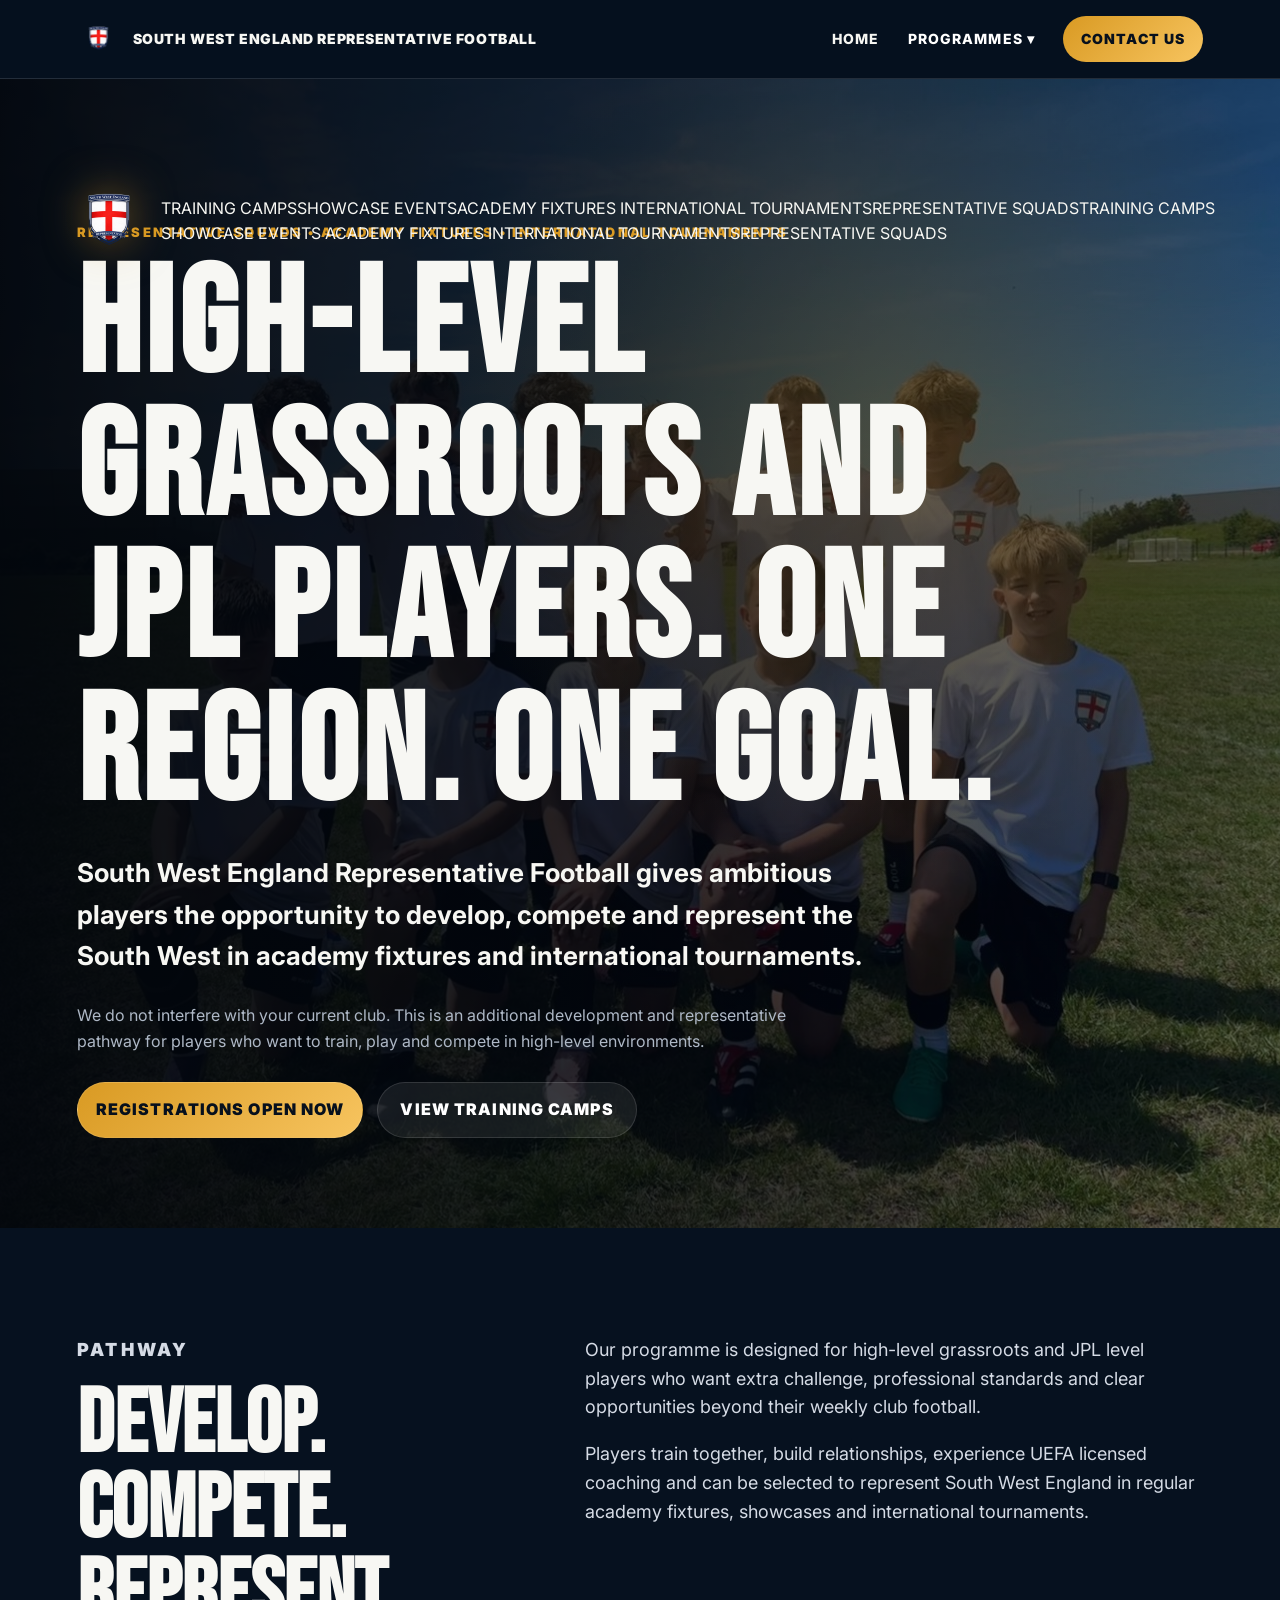
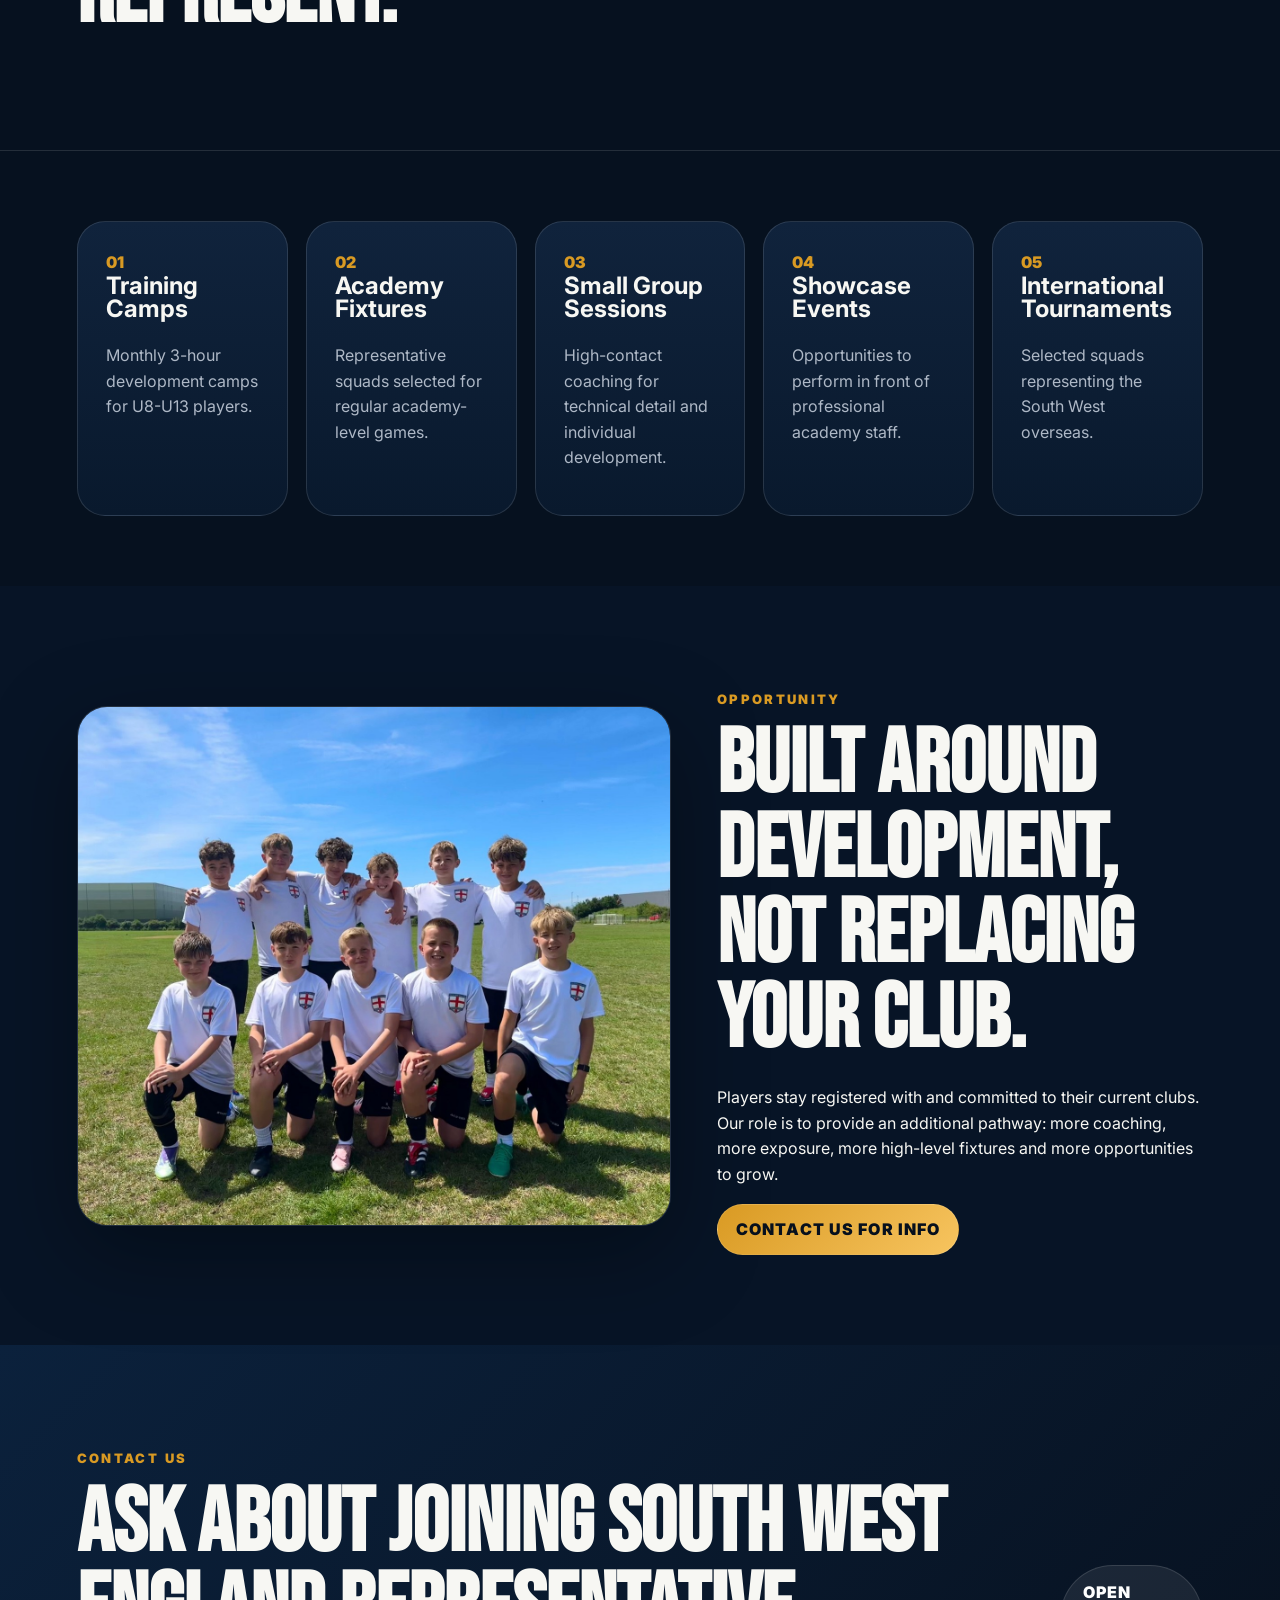
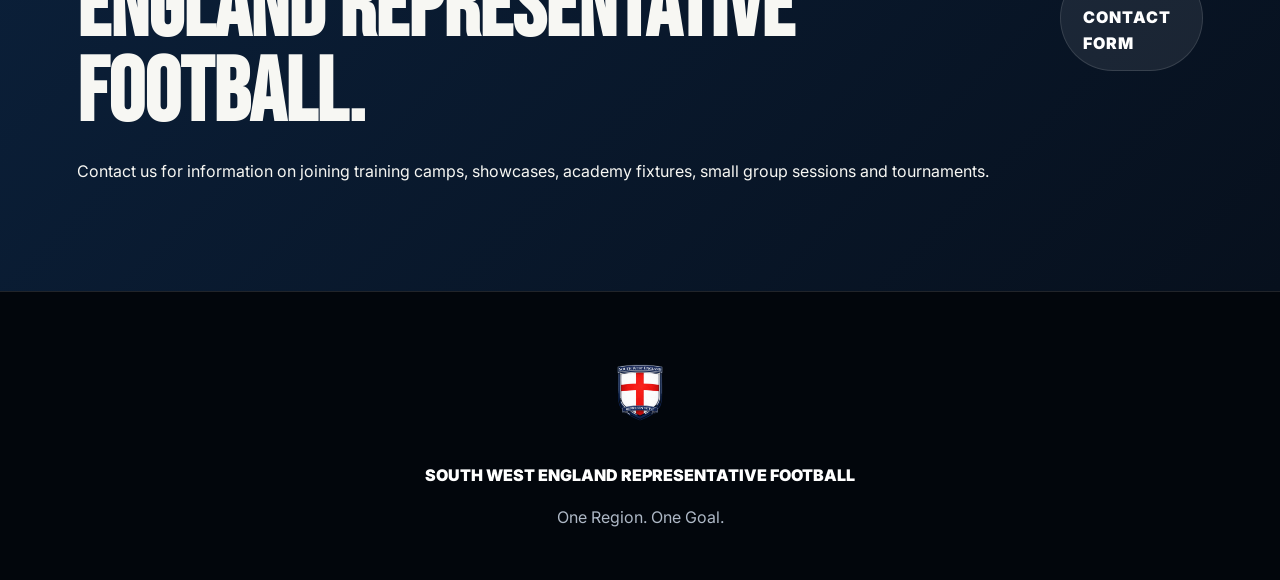
==== commit 14428c1d: "Update index.html" ====
--- a/index.html
+++ b/index.html
@@ -1 +1,6 @@
-<!doctype html><html lang="en"><head><meta charset="utf-8"><meta name="viewport" content="width=device-width, initial-scale=1"><title>South West England Representative Football</title><meta name="description" content="South West England Representative Football"><link rel="preconnect" href="https://fonts.googleapis.com"><link rel="preconnect" href="https://fonts.gstatic.com" crossorigin><link href="https://fonts.googleapis.com/css2?family=Bebas+Neue&family=Inter:wght@400;500;600;700;800;900&display=swap" rel="stylesheet"><link rel="stylesheet" href="styles.css"></head><body><nav class="site-nav"><a class="brand" href="index.html"><img src="assets/logo.png" alt="South West England Representative Football badge"><span>South West England Representative Football</span></a><button class="menu-toggle" aria-label="Toggle menu" onclick="document.body.classList.toggle('menu-open')">☰</button><div class="nav-links"><a href="index.html">Home</a><div class="dropdown"><button>Programmes ▾</button><div class="dropdown-menu"><a href="training-camps.html">Training Camps</a><a href="academy-fixtures.html">Academy Fixtures</a><a href="small-group-sessions.html">Small Group Sessions</a><a href="showcase-events.html">Showcase Events</a><a href="international-tournaments.html">International Tournaments</a></div></div><a href="contact.html" class="nav-cta">Contact Us</a></div></nav><header class="hero"><div class="hero-bg"></div><div class="nike-intro"><img src="assets/logo.png" alt="South West England badge"><div class="word-cycle"><span>Training Camps</span><span>Academy Fixtures</span><span>Small Group Sessions</span><span>Showcase Events</span><span>International Tournaments</span></div></div><div class="hero-content"><p class="eyebrow">Representative Squads • Academy Fixtures • International Tournaments</p><h1>High-level grassroots and JPL players. One region. One goal.</h1><p class="hero-copy">South West England Representative Football gives ambitious players the opportunity to develop, compete and represent the South West in academy fixtures and international tournaments.</p><p class="hero-note">We do not interfere with your current club. This is an additional development and representative pathway for players who want to train, play and compete in high-level environments.</p><div class="hero-buttons"><a href="contact.html" class="button primary">Registrations Open Now</a><a href="training-camps.html" class="button secondary">View Training Camps</a></div></div></header><main><section class="section split"><div><p class="section-kicker">Pathway</p><h2>Develop. Compete. Represent.</h2></div><div><p>Our programme is designed for high-level grassroots and JPL level players who want extra challenge, professional standards and clear opportunities beyond their weekly club football.</p><p>Players train together, build relationships, experience UEFA licensed coaching and can be selected to represent South West England in regular academy fixtures, showcases and international tournaments.</p></div></section><section class="cards-grid programme-links"><a href="training-camps.html" class="programme-card"><span>01</span><h3>Training Camps</h3><p>Monthly 3-hour development camps for U8-U13 players.</p></a><a href="academy-fixtures.html" class="programme-card"><span>02</span><h3>Academy Fixtures</h3><p>Representative squads selected for regular academy-level games.</p></a><a href="small-group-sessions.html" class="programme-card"><span>03</span><h3>Small Group Sessions</h3><p>High-contact coaching for technical detail and individual development.</p></a><a href="showcase-events.html" class="programme-card"><span>04</span><h3>Showcase Events</h3><p>Opportunities to perform in front of professional academy staff.</p></a><a href="international-tournaments.html" class="programme-card"><span>05</span><h3>International Tournaments</h3><p>Selected squads representing the South West overseas.</p></a></section><section class="image-feature"><img src="assets/hero-team.jpg" alt="South West England Representative squad"><div><p class="section-kicker">Opportunity</p><h2>Built around development, not replacing your club.</h2><p>Players stay registered with and committed to their current clubs. Our role is to provide an additional pathway: more coaching, more exposure, more high-level fixtures and more opportunities to grow.</p><a href="contact.html" class="button primary">Contact Us For Info</a></div></section><section class="section contact-panel"><div><p class="section-kicker">Contact Us</p><h2>Ask about joining South West England Representative Football.</h2><p>Contact us for information on joining training camps, showcases, academy fixtures, small group sessions and tournaments.</p></div><a href="contact.html" class="button secondary">Open Contact Form</a></section></main><footer class="footer"><img src="assets/logo.png" alt="South West England badge"><p>South West England Representative Football</p><span>One Region. One Goal.</span></footer></body></html>+<!doctype html><html lang="en"><head><meta charset="utf-8"><meta name="viewport" content="width=device-width, initial-scale=1"><title>South West England Representative Football</title><meta name="description" content="South West England Representative Football"><link rel="preconnect" href="https://fonts.googleapis.com"><link rel="preconnect" href="https://fonts.gstatic.com" crossorigin><link href="https://fonts.googleapis.com/css2?family=Bebas+Neue&family=Inter:wght@400;500;600;700;800;900&display=swap" rel="stylesheet"><link rel="stylesheet" href="styles.css"></head><body><nav class="site-nav"><a class="brand" href="index.html"><img src="assets/logo.png" alt="South West England Representative Football badge"><span>South West England Representative Football</span></a><button class="menu-toggle" aria-label="Toggle menu" onclick="document.body.classList.toggle('menu-open')">☰</button><div class="nav-links"><a href="index.html">Home</a><div class="dropdown"><button>Programmes ▾</button><div class="dropdown-menu"><a href="training-camps.html">Training Camps</a><a href="academy-fixtures.html">Academy Fixtures</a><a href="small-group-sessions.html">Small Group Sessions</a><a href="showcase-events.html">Showcase Events</a><a href="international-tournaments.html">International Tournaments</a></div></div><a href="contact.html" class="nav-cta">Contact Us</a></div></nav><header class="hero"><div class="hero-bg"></div> <div class="nike-intro">
+<img src="assets/logo.png" alt="South West England badge"><div class="hero-ticker"><div class="ticker-track"><span>TRAINING CAMPS</span><span>SHOWCASE EVENTS</span><span>ACADEMY FIXTURES</span>
+<span>INTERNATIONAL TOURNAMENTS</span><span>REPRESENTATIVE SQUADS</span><span>TRAINING CAMPS</span>
+<span>SHOWCASE EVENTS</span>
+<span>ACADEMY FIXTURES</span>
+<span>INTERNATIONAL TOURNAMENTS</span><span>REPRESENTATIVE SQUADS</span></div></div></div> <div class="hero-content"><p class="eyebrow">Representative Squads • Academy Fixtures • International Tournaments</p><h1>High-level grassroots and JPL players. One region. One goal.</h1><p class="hero-copy">South West England Representative Football gives ambitious players the opportunity to develop, compete and represent the South West in academy fixtures and international tournaments.</p><p class="hero-note">We do not interfere with your current club. This is an additional development and representative pathway for players who want to train, play and compete in high-level environments.</p><div class="hero-buttons"><a href="contact.html" class="button primary">Registrations Open Now</a><a href="training-camps.html" class="button secondary">View Training Camps</a></div></div></header><main><section class="section split"><div><p class="section-kicker">Pathway</p><h2>Develop. Compete. Represent.</h2></div><div><p>Our programme is designed for high-level grassroots and JPL level players who want extra challenge, professional standards and clear opportunities beyond their weekly club football.</p><p>Players train together, build relationships, experience UEFA licensed coaching and can be selected to represent South West England in regular academy fixtures, showcases and international tournaments.</p></div></section><section class="cards-grid programme-links"><a href="training-camps.html" class="programme-card"><span>01</span><h3>Training Camps</h3><p>Monthly 3-hour development camps for U8-U13 players.</p></a><a href="academy-fixtures.html" class="programme-card"><span>02</span><h3>Academy Fixtures</h3><p>Representative squads selected for regular academy-level games.</p></a><a href="small-group-sessions.html" class="programme-card"><span>03</span><h3>Small Group Sessions</h3><p>High-contact coaching for technical detail and individual development.</p></a><a href="showcase-events.html" class="programme-card"><span>04</span><h3>Showcase Events</h3><p>Opportunities to perform in front of professional academy staff.</p></a><a href="international-tournaments.html" class="programme-card"><span>05</span><h3>International Tournaments</h3><p>Selected squads representing the South West overseas.</p></a></section><section class="image-feature"><img src="assets/hero-team.jpg" alt="South West England Representative squad"><div><p class="section-kicker">Opportunity</p><h2>Built around development, not replacing your club.</h2><p>Players stay registered with and committed to their current clubs. Our role is to provide an additional pathway: more coaching, more exposure, more high-level fixtures and more opportunities to grow.</p><a href="contact.html" class="button primary">Contact Us For Info</a></div></section><section class="section contact-panel"><div><p class="section-kicker">Contact Us</p><h2>Ask about joining South West England Representative Football.</h2><p>Contact us for information on joining training camps, showcases, academy fixtures, small group sessions and tournaments.</p></div><a href="contact.html" class="button secondary">Open Contact Form</a></section></main><footer class="footer"><img src="assets/logo.png" alt="South West England badge"><p>South West England Representative Football</p><span>One Region. One Goal.</span></footer></body></html>
--- a/styles.css
+++ b/styles.css
@@ -1,2 +1,40 @@
 
-:root{--navy:#06111f;--navy2:#091a30;--gold:#d99a23;--white:#f7f7f3;--muted:#aeb8c6;--line:rgba(255,255,255,.12)}*{box-sizing:border-box}body{margin:0;font-family:Inter,Arial,sans-serif;background:var(--navy);color:var(--white);line-height:1.6}a{color:inherit;text-decoration:none}img{max-width:100%;display:block}.site-nav{position:sticky;top:0;z-index:20;display:flex;align-items:center;justify-content:space-between;padding:16px 6vw;background:rgba(6,17,31,.92);backdrop-filter:blur(16px);border-bottom:1px solid var(--line)}.brand{display:flex;align-items:center;gap:12px;font-weight:900;text-transform:uppercase;letter-spacing:.04em;font-size:14px}.brand img{width:44px;height:44px;object-fit:contain}.nav-links{display:flex;align-items:center;gap:22px;font-size:14px;font-weight:800;text-transform:uppercase;letter-spacing:.08em}.nav-cta,.button.primary{background:linear-gradient(135deg,var(--gold),#f7c45f);color:#07101d;padding:12px 18px;border-radius:999px;font-weight:900}.menu-toggle{display:none;background:none;border:0;color:white;font-size:28px}.dropdown{position:relative}.dropdown button{background:none;border:0;color:white;font:inherit;text-transform:uppercase;letter-spacing:.08em;cursor:pointer}.dropdown-menu{display:none;position:absolute;top:30px;right:0;background:#0c1e35;border:1px solid var(--line);border-radius:18px;min-width:260px;padding:10px;box-shadow:0 20px 60px rgba(0,0,0,.35)}.dropdown:hover .dropdown-menu{display:grid}.dropdown-menu a{padding:12px 14px;border-radius:12px}.dropdown-menu a:hover{background:rgba(255,255,255,.08)}.hero{position:relative;min-height:88vh;display:grid;align-items:end;padding:130px 6vw 90px;overflow:hidden;background:#02060c}.hero-bg{position:absolute;inset:0;background:linear-gradient(90deg,rgba(2,6,12,.96),rgba(2,6,12,.7),rgba(2,6,12,.25)),url('assets/hero-team.jpg') center/cover;opacity:.55}.hero:after{content:"";position:absolute;inset:0;background:radial-gradient(circle at 70% 30%,rgba(217,154,35,.22),transparent 38%)}.hero-content{position:relative;z-index:2;max-width:980px}.eyebrow,.section-kicker{color:var(--gold);font-weight:900;text-transform:uppercase;letter-spacing:.18em;font-size:13px}h1,h2,h3{line-height:.95;margin:0 0 22px}h1{font-family:"Bebas Neue",Impact,sans-serif;font-size:clamp(58px,12vw,150px);letter-spacing:.03em;text-transform:uppercase}h2{font-family:"Bebas Neue",Impact,sans-serif;font-size:clamp(44px,7vw,92px);text-transform:uppercase}h3{font-size:24px}.hero-copy{font-size:clamp(18px,2.4vw,26px);max-width:850px;font-weight:700}.hero-note{max-width:760px;color:var(--muted)}.hero-buttons{display:flex;gap:14px;flex-wrap:wrap;margin-top:28px}.button{display:inline-flex;align-items:center;justify-content:center;border-radius:999px;padding:14px 22px;font-weight:900;text-transform:uppercase;letter-spacing:.07em;border:1px solid var(--line)}.button.secondary{background:rgba(255,255,255,.08);color:white}.nike-intro{position:absolute;top:94px;left:6vw;z-index:3;display:flex;align-items:center;gap:20px}.nike-intro img{width:64px;filter:drop-shadow(0 0 22px rgba(217,154,35,.5))}.word-cycle{position:relative;width:min(72vw,680px);height:70px;overflow:hidden;font-family:"Bebas Neue";font-size:clamp(38px,7vw,82px);letter-spacing:.06em;text-transform:uppercase;color:white}.word-cycle span{position:absolute;inset:0;opacity:0;transform:translateY(100%);animation:cycle 12.5s infinite}.word-cycle span:nth-child(2){animation-delay:2.5s}.word-cycle span:nth-child(3){animation-delay:5s}.word-cycle span:nth-child(4){animation-delay:7.5s}.word-cycle span:nth-child(5){animation-delay:10s}@keyframes cycle{0%{opacity:0;transform:translateY(100%)}7%,18%{opacity:1;transform:translateY(0)}25%,100%{opacity:0;transform:translateY(-100%)}}.section,.page-hero{padding:90px 6vw}.split{display:grid;grid-template-columns:1fr 1.35fr;gap:50px;border-bottom:1px solid var(--line)}.split p{font-size:18px;color:#d5dbe5}.cards-grid{display:grid;grid-template-columns:repeat(5,1fr);gap:18px;padding:70px 6vw}.programme-card{background:linear-gradient(180deg,#10233c,#09192d);border:1px solid var(--line);border-radius:28px;padding:28px;min-height:250px;transition:.25s}.programme-card:hover{transform:translateY(-6px);border-color:rgba(217,154,35,.6)}.programme-card span{color:var(--gold);font-weight:900}.programme-card p{color:var(--muted)}.image-feature{display:grid;grid-template-columns:1.1fr .9fr;gap:46px;align-items:center;padding:90px 6vw;background:#071426}.image-feature img{border-radius:30px;border:1px solid var(--line);box-shadow:0 28px 90px rgba(0,0,0,.35);width:100%;height:520px;object-fit:cover}.contact-panel{display:flex;align-items:center;justify-content:space-between;gap:40px;background:linear-gradient(135deg,#0b213c,#07101d)}.page-main{background:linear-gradient(180deg,#06111f,#091a30)}.page-hero{padding-top:120px;background:radial-gradient(circle at 80% 20%,rgba(217,154,35,.2),transparent 35%),#02060c}.page-hero p{max-width:850px;font-size:22px;color:#d5dbe5}.form-section{display:grid;grid-template-columns:.9fr 1.1fr;gap:40px}.contact-form{display:grid;gap:16px;background:#0d213a;border:1px solid var(--line);border-radius:28px;padding:28px}.contact-form label{font-weight:900;text-transform:uppercase;letter-spacing:.06em;font-size:13px;color:#dbe2ec}.contact-form input,.contact-form select,.contact-form textarea{width:100%;margin-top:8px;border:1px solid rgba(255,255,255,.16);background:#071426;color:white;border-radius:14px;padding:14px;font:inherit}.contact-form button{border:0;border-radius:999px;padding:16px 20px;background:linear-gradient(135deg,var(--gold),#f7c45f);font-weight:900;text-transform:uppercase;color:#07101d}.hidden{display:none}.footer{padding:50px 6vw;text-align:center;border-top:1px solid var(--line);background:#02060c;color:var(--muted)}.footer img{width:70px;margin:0 auto 16px}.footer p{color:white;font-weight:900;text-transform:uppercase}@media(max-width:900px){.menu-toggle{display:block}.nav-links{display:none;position:absolute;left:0;right:0;top:77px;background:#06111f;padding:24px 6vw;flex-direction:column;align-items:flex-start}.menu-open .nav-links{display:flex}.dropdown-menu{position:static;display:grid;margin-top:10px}.hero{padding-top:180px}.split,.image-feature,.form-section{grid-template-columns:1fr}.cards-grid{grid-template-columns:1fr}.contact-panel{flex-direction:column;align-items:flex-start}.image-feature img{height:360px}}
+:root{--navy:#06111f;--navy2:#091a30;--gold:#d99a23;--white:#f7f7f3;--muted:#aeb8c6;--line:rgba(255,255,255,.12)}*{box-sizing:border-box}body{margin:0;font-family:Inter,Arial,sans-serif;background:var(--navy);color:var(--white);line-height:1.6}a{color:inherit;text-decoration:none}img{max-width:100%;display:block}.site-nav{position:sticky;top:0;z-index:20;display:flex;align-items:center;justify-content:space-between;padding:16px 6vw;background:rgba(6,17,31,.92);backdrop-filter:blur(16px);border-bottom:1px solid var(--line)}.brand{display:flex;align-items:center;gap:12px;font-weight:900;text-transform:uppercase;letter-spacing:.04em;font-size:14px}.brand img{width:44px;height:44px;object-fit:contain}.nav-links{display:flex;align-items:center;gap:22px;font-size:14px;font-weight:800;text-transform:uppercase;letter-spacing:.08em}.nav-cta,.button.primary{background:linear-gradient(135deg,var(--gold),#f7c45f);color:#07101d;padding:12px 18px;border-radius:999px;font-weight:900}.menu-toggle{display:none;background:none;border:0;color:white;font-size:28px}.dropdown{position:relative}.dropdown button{background:none;border:0;color:white;font:inherit;text-transform:uppercase;letter-spacing:.08em;cursor:pointer}.dropdown-menu{display:none;position:absolute;top:30px;right:0;background:#0c1e35;border:1px solid var(--line);border-radius:18px;min-width:260px;padding:10px;box-shadow:0 20px 60px rgba(0,0,0,.35)}.dropdown:hover .dropdown-menu{display:grid}.dropdown-menu a{padding:12px 14px;border-radius:12px}.dropdown-menu a:hover{background:rgba(255,255,255,.08)}.hero{position:relative;min-height:88vh;display:grid;align-items:end;padding:130px 6vw 90px;overflow:hidden;background:#02060c}.hero-bg{position:absolute;inset:0;background:linear-gradient(90deg,rgba(2,6,12,.96),rgba(2,6,12,.7),rgba(2,6,12,.25)),url('assets/hero-team.jpg') center/cover;opacity:.55}.hero:after{content:"";position:absolute;inset:0;background:radial-gradient(circle at 70% 30%,rgba(217,154,35,.22),transparent 38%)}.hero-content{position:relative;z-index:2;max-width:980px}.eyebrow,.section-kicker{color:var(--gold);font-weight:900;text-transform:uppercase;letter-spacing:.18em;font-size:13px}h1,h2,h3{line-height:.95;margin:0 0 22px}h1{font-family:"Bebas Neue",Impact,sans-serif;font-size:clamp(58px,12vw,150px);letter-spacing:.03em;text-transform:uppercase}h2{font-family:"Bebas Neue",Impact,sans-serif;font-size:clamp(44px,7vw,92px);text-transform:uppercase}h3{font-size:24px}.hero-copy{font-size:clamp(18px,2.4vw,26px);max-width:850px;font-weight:700}.hero-note{max-width:760px;color:var(--muted)}.hero-buttons{display:flex;gap:14px;flex-wrap:wrap;margin-top:28px}.button{display:inline-flex;align-items:center;justify-content:center;border-radius:999px;padding:14px 22px;font-weight:900;text-transform:uppercase;letter-spacing:.07em;border:1px solid var(--line)}.button.secondary{background:rgba(255,255,255,.08);color:white}.nike-intro{position:absolute;top:94px;left:6vw;z-index:3;display:flex;align-items:center;gap:20px}.nike-intro img{width:64px;filter:drop-shadow(0 0 22px rgba(217,154,35,.5))}.word-cycle{
+position:relative;
+display:inline-block;
+color:var(–accent);
+min-width:280px;
+height:52px;
+overflow:hidden;
+vertical-align:bottom;
+}
+
+.word-cycle span{
+position:absolute;
+left:0;
+top:0;
+width:100%;
+opacity:0;
+transform:translateY(100%);
+animation:wordCycle 15s infinite;
+font-size:clamp(22px,5vw,48px);
+line-height:1.2;
+white-space:nowrap;
+}
+
+.word-cycle span:nth-child(1){animation-delay:0s;}
+.word-cycle span:nth-child(2){animation-delay:3s;}
+.word-cycle span:nth-child(3){animation-delay:6s;}
+.word-cycle span:nth-child(4){animation-delay:9s;}
+.word-cycle span:nth-child(5){animation-delay:12s;}
+
+@keyframes wordCycle{
+0%,15%{
+opacity:1;
+transform:translateY(0);
+}
+20%,100%{
+opacity:0;
+transform:translateY(-100%);
+}
+}.;animation:cycle 12.5s infinite}.word-cycle span:nth-child(2){animation-delay:2.5s}.word-cycle span:nth-child(3){animation-delay:5s}.word-cycle span:nth-child(4){animation-delay:7.5s}.word-cycle span:nth-child(5){animation-delay:10s}@keyframes cycle{0%{opacity:0;transform:translateY(100%)}7%,18%{opacity:1;transform:translateY(0)}25%,100%{opacity:0;transform:translateY(-100%)}}.section,.page-hero{padding:90px 6vw}.split{display:grid;grid-template-columns:1fr 1.35fr;gap:50px;border-bottom:1px solid var(--line)}.split p{font-size:18px;color:#d5dbe5}.cards-grid{display:grid;grid-template-columns:repeat(5,1fr);gap:18px;padding:70px 6vw}.programme-card{background:linear-gradient(180deg,#10233c,#09192d);border:1px solid var(--line);border-radius:28px;padding:28px;min-height:250px;transition:.25s}.programme-card:hover{transform:translateY(-6px);border-color:rgba(217,154,35,.6)}.programme-card span{color:var(--gold);font-weight:900}.programme-card p{color:var(--muted)}.image-feature{display:grid;grid-template-columns:1.1fr .9fr;gap:46px;align-items:center;padding:90px 6vw;background:#071426}.image-feature img{border-radius:30px;border:1px solid var(--line);box-shadow:0 28px 90px rgba(0,0,0,.35);width:100%;height:520px;object-fit:cover}.contact-panel{display:flex;align-items:center;justify-content:space-between;gap:40px;background:linear-gradient(135deg,#0b213c,#07101d)}.page-main{background:linear-gradient(180deg,#06111f,#091a30)}.page-hero{padding-top:120px;background:radial-gradient(circle at 80% 20%,rgba(217,154,35,.2),transparent 35%),#02060c}.page-hero p{max-width:850px;font-size:22px;color:#d5dbe5}.form-section{display:grid;grid-template-columns:.9fr 1.1fr;gap:40px}.contact-form{display:grid;gap:16px;background:#0d213a;border:1px solid var(--line);border-radius:28px;padding:28px}.contact-form label{font-weight:900;text-transform:uppercase;letter-spacing:.06em;font-size:13px;color:#dbe2ec}.contact-form input,.contact-form select,.contact-form textarea{width:100%;margin-top:8px;border:1px solid rgba(255,255,255,.16);background:#071426;color:white;border-radius:14px;padding:14px;font:inherit}.contact-form button{border:0;border-radius:999px;padding:16px 20px;background:linear-gradient(135deg,var(--gold),#f7c45f);font-weight:900;text-transform:uppercase;color:#07101d}.hidden{display:none}.footer{padding:50px 6vw;text-align:center;border-top:1px solid var(--line);background:#02060c;color:var(--muted)}.footer img{width:70px;margin:0 auto 16px}.footer p{color:white;font-weight:900;text-transform:uppercase}@media(max-width:900px){.menu-toggle{display:block}.nav-links{display:none;position:absolute;left:0;right:0;top:77px;background:#06111f;padding:24px 6vw;flex-direction:column;align-items:flex-start}.menu-open .nav-links{display:flex}.dropdown-menu{position:static;display:grid;margin-top:10px}.hero{padding-top:180px}.split,.image-feature,.form-section{grid-template-columns:1fr}.cards-grid{grid-template-columns:1fr}.contact-panel{flex-direction:column;align-items:flex-start}.image-feature img{height:360px}}
